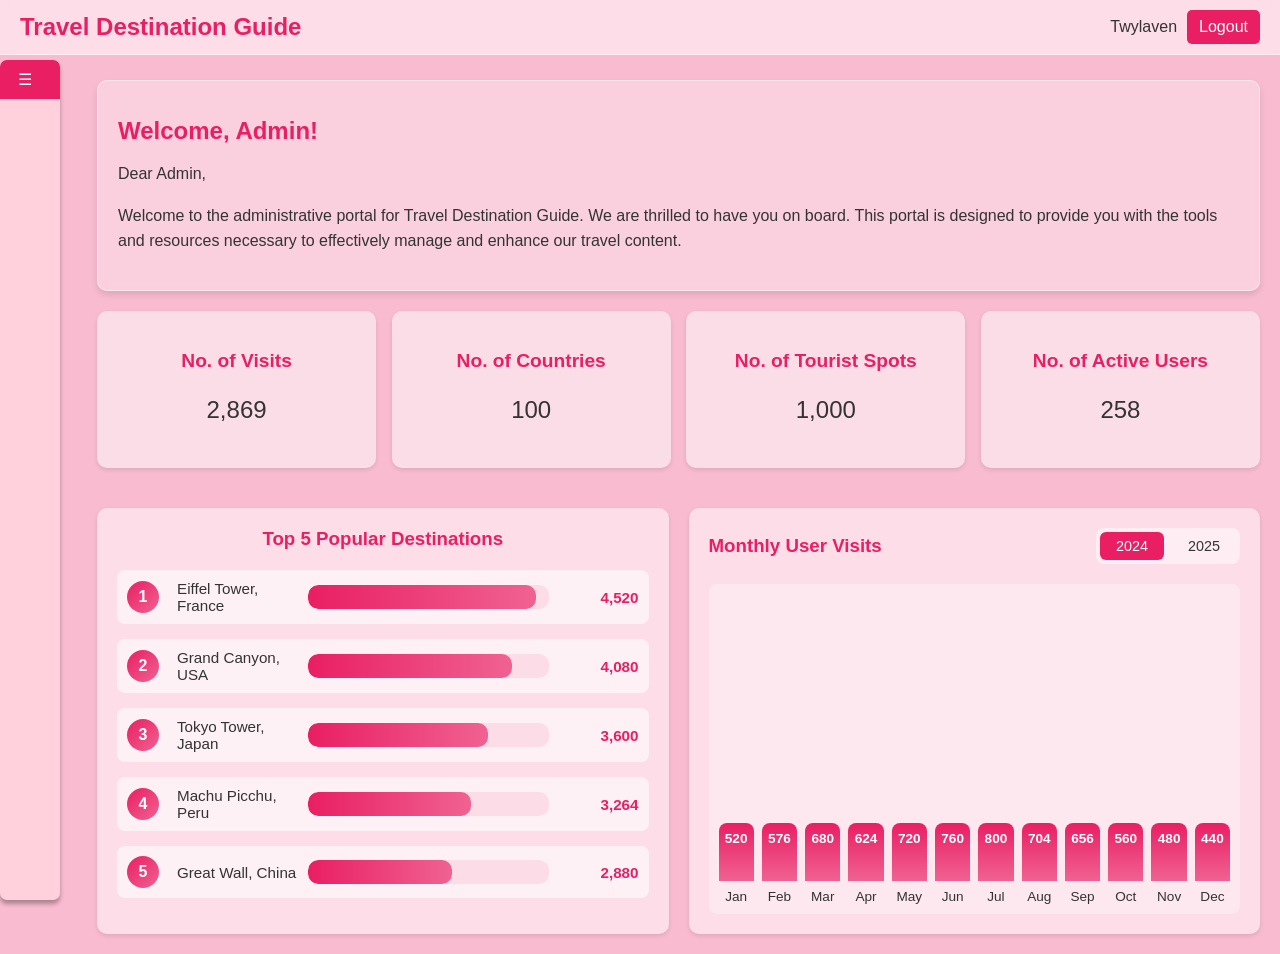
==== admin.html @ 96a0ae3b "Admin html, Admin css, and Admin pictures" ====
<!DOCTYPE html>
<html lang="en">
<head>
    <meta charset="UTF-8">
    <meta name="viewport" content="width=device-width, initial-scale=1.0">
    <title>Admin Page</title>
    <link rel="stylesheet" href="admin.css">
</head>
<body>
    <!-- Navigation Radio Buttons -->
    <input type="radio" name="main-nav" id="nav-home" checked>
    <input type="radio" name="main-nav" id="nav-destinations">
    <input type="radio" name="main-nav" id="nav-media">
    <input type="radio" name="main-nav" id="nav-users">
    <input type="radio" name="main-nav" id="nav-profile">
    <input type="radio" name="dest-nav" id="dest-countries" checked>
    <input type="radio" name="dest-nav" id="dest-spots">

    <nav class="top-nav">
        <div class="company-name">Travel Destination Guide</div>
        <div class="user-info">
            <span>Twylaven</span>
            <a href="#" class="logout-button">Logout</a>
        </div>
    </nav>

    <details id="sidebar">
        <summary>☰</summary>
        <ul class="menu">
            <li><label for="nav-home">🏠 Home</label></li>
            <li><label for="nav-destinations">🗺️ Destinations</label></li>
            <li><label for="nav-media">🖼️ Media Library</label></li>
            <li><label for="nav-users">👥 User Management</label></li>
            <li><label for="nav-profile">🙋🏻‍♀️ Admin Profile</label></li>
        </ul>
    </details>

    <main class="content">
        <div id="content-area">
            <!-- Home Content -->
            <div id="home-content" class="content-section">
                <div class="welcome-note">
                    <h1>Welcome, Admin!</h1>
                    <p>Dear Admin,</p>
                    <p>Welcome to the administrative portal for Travel Destination Guide. We are thrilled to have you on board. This portal is designed to provide you with the tools and resources necessary to effectively manage and enhance our travel content.</p>
                </div>

                <div class="dashboard-boxes">
                    <div class="dashboard-box">
                        <h3>No. of Visits</h3>
                        <p>2,869</p>
                    </div>
                    <div class="dashboard-box">
                        <h3>No. of Countries</h3>
                        <p>100</p>
                    </div>
                    <div class="dashboard-box">
                        <h3>No. of Tourist Spots</h3>
                        <p>1,000</p>
                    </div>
                    <div class="dashboard-box">
                        <h3>No. of Active Users</h3>
                        <p>258</p>
                    </div>
                </div>

                <!-- Graphs Section -->
                <div class="graphs-container">
                    <!-- Leaderboard Graph -->
                    <div class="graph-box">
                        <h3>Top 5 Popular Destinations</h3>
                        <div class="leaderboard">
                            <div class="leaderboard-item">
                                <span class="rank">1</span>
                                <span class="destination-name">Eiffel Tower, France</span>
                                <div class="bar-container">
                                    <div class="bar" style="width: 95%;"></div>
                                </div>
                                <span class="visits">4,520</span>
                            </div>
                            <div class="leaderboard-item">
                                <span class="rank">2</span>
                                <span class="destination-name">Grand Canyon, USA</span>
                                <div class="bar-container">
                                    <div class="bar" style="width: 85%;"></div>
                                </div>
                                <span class="visits">4,080</span>
                            </div>
                            <div class="leaderboard-item">
                                <span class="rank">3</span>
                                <span class="destination-name">Tokyo Tower, Japan</span>
                                <div class="bar-container">
                                    <div class="bar" style="width: 75%;"></div>
                                </div>
                                <span class="visits">3,600</span>
                            </div>
                            <div class="leaderboard-item">
                                <span class="rank">4</span>
                                <span class="destination-name">Machu Picchu, Peru</span>
                                <div class="bar-container">
                                    <div class="bar" style="width: 68%;"></div>
                                </div>
                                <span class="visits">3,264</span>
                            </div>
                            <div class="leaderboard-item">
                                <span class="rank">5</span>
                                <span class="destination-name">Great Wall, China</span>
                                <div class="bar-container">
                                    <div class="bar" style="width: 60%;"></div>
                                </div>
                                <span class="visits">2,880</span>
                            </div>
                        </div>
                    </div>

                    <!-- Bar Graph for User Visits -->
                    <div class="graph-box">
                        <input type="radio" name="year" id="year-2024" checked>
                        <input type="radio" name="year" id="year-2025">
                        
                        <div class="graph-header">
                            <h3>Monthly User Visits</h3>
                            <div class="year-selector">
                                <label for="year-2024" class="year-button">2024</label>
                                <label for="year-2025" class="year-button">2025</label>
                            </div>
                        </div>
                        <div class="bar-graph" id="graph-2024">
                            <div class="bar-graph-item">
                                <div class="bar-column" style="height: 65%;">
                                    <span class="bar-value">520</span>
                                </div>
                                <span class="month-label">Jan</span>
                            </div>
                            <div class="bar-graph-item">
                                <div class="bar-column" style="height: 72%;">
                                    <span class="bar-value">576</span>
                                </div>
                                <span class="month-label">Feb</span>
                            </div>
                            <div class="bar-graph-item">
                                <div class="bar-column" style="height: 85%;">
                                    <span class="bar-value">680</span>
                                </div>
                                <span class="month-label">Mar</span>
                            </div>
                            <div class="bar-graph-item">
                                <div class="bar-column" style="height: 78%;">
                                    <span class="bar-value">624</span>
                                </div>
                                <span class="month-label">Apr</span>
                            </div>
                            <div class="bar-graph-item">
                                <div class="bar-column" style="height: 90%;">
                                    <span class="bar-value">720</span>
                                </div>
                                <span class="month-label">May</span>
                            </div>
                            <div class="bar-graph-item">
                                <div class="bar-column" style="height: 95%;">
                                    <span class="bar-value">760</span>
                                </div>
                                <span class="month-label">Jun</span>
                            </div>
                            <div class="bar-graph-item">
                                <div class="bar-column" style="height: 100%;">
                                    <span class="bar-value">800</span>
                                </div>
                                <span class="month-label">Jul</span>
                            </div>
                            <div class="bar-graph-item">
                                <div class="bar-column" style="height: 88%;">
                                    <span class="bar-value">704</span>
                                </div>
                                <span class="month-label">Aug</span>
                            </div>
                            <div class="bar-graph-item">
                                <div class="bar-column" style="height: 82%;">
                                    <span class="bar-value">656</span>
                                </div>
                                <span class="month-label">Sep</span>
                            </div>
                            <div class="bar-graph-item">
                                <div class="bar-column" style="height: 70%;">
                                    <span class="bar-value">560</span>
                                </div>
                                <span class="month-label">Oct</span>
                            </div>
                            <div class="bar-graph-item">
                                <div class="bar-column" style="height: 60%;">
                                    <span class="bar-value">480</span>
                                </div>
                                <span class="month-label">Nov</span>
                            </div>
                            <div class="bar-graph-item">
                                <div class="bar-column" style="height: 55%;">
                                    <span class="bar-value">440</span>
                                </div>
                                <span class="month-label">Dec</span>
                            </div>
                        </div>
                        <div class="bar-graph" id="graph-2025">
                            <div class="bar-graph-item">
                                <div class="bar-column" style="height: 68%;">
                                    <span class="bar-value">544</span>
                                </div>
                                <span class="month-label">Jan</span>
                            </div>
                            <div class="bar-graph-item">
                                <div class="bar-column" style="height: 75%;">
                                    <span class="bar-value">600</span>
                                </div>
                                <span class="month-label">Feb</span>
                            </div>
                            <div class="bar-graph-item">
                                <div class="bar-column" style="height: 88%;">
                                    <span class="bar-value">704</span>
                                </div>
                                <span class="month-label">Mar</span>
                            </div>
                            <div class="bar-graph-item">
                                <div class="bar-column" style="height: 92%;">
                                    <span class="bar-value">736</span>
                                </div>
                                <span class="month-label">Apr</span>
                            </div>
                            <div class="bar-graph-item">
                                <div class="bar-column" style="height: 100%;">
                                    <span class="bar-value">800</span>
                                </div>
                                <span class="month-label">May</span>
                            </div>
                            <div class="bar-graph-item">
                                <div class="bar-column" style="height: 95%;">
                                    <span class="bar-value">760</span>
                                </div>
                                <span class="month-label">Jun</span>
                            </div>
                            <div class="bar-graph-item">
                                <div class="bar-column" style="height: 85%;">
                                    <span class="bar-value">680</span>
                                </div>
                                <span class="month-label">Jul</span>
                            </div>
                            <div class="bar-graph-item">
                                <div class="bar-column" style="height: 78%;">
                                    <span class="bar-value">624</span>
                                </div>
                                <span class="month-label">Aug</span>
                            </div>
                            <div class="bar-graph-item">
                                <div class="bar-column" style="height: 82%;">
                                    <span class="bar-value">656</span>
                                </div>
                                <span class="month-label">Sep</span>
                            </div>
                            <div class="bar-graph-item">
                                <div class="bar-column" style="height: 70%;">
                                    <span class="bar-value">560</span>
                                </div>
                                <span class="month-label">Oct</span>
                            </div>
                            <div class="bar-graph-item">
                                <div class="bar-column" style="height: 0;">
                                    <span class="bar-value"></span>
                                </div>
                                <span class="month-label">Nov</span>
                            </div>
                            <div class="bar-graph-item">
                                <div class="bar-column" style="height: 0;">
                                    <span class="bar-value"></span>
                                </div>
                                <span class="month-label">Dec</span>
                            </div>
                        </div>
                    </div>
                </div>
            </div>

            <!-- Media Library Content -->
            <div id="media-content" class="content-section">
                <h2>Media Library</h2>
                <div class="welcome-note">
                    <p>Welcome to the Media Library! This is where you can add new pictures, edit existing ones, or delete any you no longer need.</p>
                </div>

                <div class="media-actions">
                    <a href="#" class="add-button">➕ Add New Photo</a>
                </div>

                <div class="media-gallery">
                    <div class="media-item">
                        <img src="Eiffel Tower.jpg" alt="Eiffel Tower">
                        <div class="media-info">
                            <h4>Eiffel Tower</h4>
                            <p>Paris, France</p>
                            <div class="media-actions-buttons">
                                <a href="#" class="edit-button">Edit</a>
                                <a href="#" class="delete-button">Delete</a>
                            </div>
                        </div>
                    </div>

                    <div class="media-item">
                        <img src="Grand Canyon.jpg" alt="Grand Canyon">
                        <div class="media-info">
                            <h4>Grand Canyon</h4>
                            <p>Arizona, USA</p>
                            <div class="media-actions-buttons">
                                <a href="#" class="edit-button">Edit</a>
                                <a href="#" class="delete-button">Delete</a>
                            </div>
                        </div>
                    </div>

                    <div class="media-item">
                        <img src="Tokyo Tower.jpg" alt="Tokyo Tower">
                        <div class="media-info">
                            <h4>Tokyo Tower</h4>
                            <p>Tokyo, Japan</p>
                            <div class="media-actions-buttons">
                                <a href="#" class="edit-button">Edit</a>
                                <a href="#" class="delete-button">Delete</a>
                            </div>
                        </div>
                    </div>

                    <div class="media-item">
                        <img src="Machu Picchu.jpg" alt="Machu Picchu">
                        <div class="media-info">
                            <h4>Machu Picchu</h4>
                            <p>Cusco, Peru</p>
                            <div class="media-actions-buttons">
                                <a href="#" class="edit-button">Edit</a>
                                <a href="#" class="delete-button">Delete</a>
                            </div>
                        </div>
                    </div>

                    <div class="media-item">
                        <img src="Great wall.jpg" alt="Great Wall">
                        <div class="media-info">
                            <h4>Great Wall</h4>
                            <p>Beijing, China</p>
                            <div class="media-actions-buttons">
                                <a href="#" class="edit-button">Edit</a>
                                <a href="#" class="delete-button">Delete</a>
                            </div>
                        </div>
                    </div>

                    <div class="media-item">
                        <img src="Colloseum.jpg" alt="Colosseum">
                        <div class="media-info">
                            <h4>Colosseum</h4>
                            <p>Rome, Italy</p>
                            <div class="media-actions-buttons">
                                <a href="#" class="edit-button">Edit</a>
                                <a href="#" class="delete-button">Delete</a>
                            </div>
                        </div>
                    </div>
                </div>
            </div>

            <!-- User Management Content -->
            <div id="users-content" class="content-section">
                <h2>User Management</h2>
                <div class="welcome-note">
                    <p>This is the User Management area. Here, you can view user accounts, manage them by adding, editing, or deleting users, and see detailed user information.</p>
                </div>

                <div class="user-actions">
                    <a href="#" class="add-button">➕ Add New User</a>
                </div>

                <table class="users-table">
                    <thead>
                        <tr>
                            <th>Username</th>
                            <th>Email</th>
                            <th>Age</th>
                            <th>Gender</th>
                            <th>Contact</th>
                            <th>Actions</th>
                        </tr>
                    </thead>
                    <tbody>
                        <tr>
                            <td>john_traveler</td>
                            <td>john.doe@email.com</td>
                            <td>28</td>
                            <td>Male</td>
                            <td>+1 234-567-8901</td>
                            <td>
                                <a href="#" class="edit-button">Edit</a>
                                <a href="#" class="delete-button">Delete</a>
                            </td>
                        </tr>
                        <tr>
                            <td>sarah_explorer</td>
                            <td>sarah.smith@email.com</td>
                            <td>32</td>
                            <td>Female</td>
                            <td>+1 234-567-8902</td>
                            <td>
                                <a href="#" class="edit-button">Edit</a>
                                <a href="#" class="delete-button">Delete</a>
                            </td>
                        </tr>
                        <tr>
                            <td>mike_wanderer</td>
                            <td>mike.johnson@email.com</td>
                            <td>25</td>
                            <td>Male</td>
                            <td>+1 234-567-8903</td>
                            <td>
                                <a href="#" class="edit-button">Edit</a>
                                <a href="#" class="delete-button">Delete</a>
                            </td>
                        </tr>
                    </tbody>
                </table>
            </div>

            <!-- Admin Profile Content -->
            <div id="profile-content" class="content-section">
                <h2>Admin Profile</h2>
                <div class="welcome-note">
                    <p>This is the Admin Profile section. As the admin user, you can customize and edit your profile here.</p>
                </div>

                <div class="profile-container">
                    <!-- Profile Picture Section -->
                    <div class="profile-picture-section">
                        <div class="profile-avatar">
                            <img src="Avatar1.jpg" alt="Admin Avatar">
                        </div>
                        <a href="#" class="add-button">📸 Change Avatar</a>
                    </div>

                    <!-- Profile Form Section -->
                    <div class="profile-form-section">
                        <form class="profile-form">
                            <div class="form-row">
                                <div class="form-group">
                                    <label for="admin-name">Name</label>
                                    <input type="text" id="admin-name" value="Twylaven" placeholder="Enter your name">
                                </div>
                                <div class="form-group">
                                    <label for="admin-age">Age</label>
                                    <input type="number" id="admin-age" value="20" placeholder="Enter your age">
                                </div>
                            </div>

                            <div class="form-row">
                                <div class="form-group">
                                    <label for="admin-gender">Gender</label>
                                    <select id="admin-gender">
                                        <option value="male">Male</option>
                                        <option value="female" selected>Female</option>
                                        <option value="lgbtq">LGBTQ+</option>
                                        <option value="prefer-not">Prefer not to say</option>
                                    </select>
                                </div>
                                <div class="form-group">
                                    <label for="admin-role">Role</label>
                                    <select id="admin-role">
                                        <option value="administrator" selected>Administrator</option>
                                        <option value="moderator">Moderator</option>
                                        <option value="editor">Editor</option>
                                        <option value="staff">Staff</option>
                                        <option value="assistant">Assistant</option>
                                    </select>
                                </div>
                            </div>

                            <div class="form-group full-width">
                                <label for="admin-address">Address</label>
                                <input type="text" id="admin-address" value="Caluluan, Concepcion, Tarlac, Kapayapan St." placeholder="Enter your address">
                            </div>

                            <div class="form-actions">
                                <button type="button" class="save-button">💾 Save Changes</button>
                            </div>
                        </form>

                        <!-- Security Settings Section -->
                        <div class="security-section">
                            <h3>Security Settings</h3>
                            <form class="security-form">
                                <div class="form-group">
                                    <label for="current-password">Current Password</label>
                                    <input type="password" id="current-password" placeholder="Enter current password">
                                </div>
                                <div class="form-group">
                                    <label for="new-password">New Password</label>
                                    <input type="password" id="new-password" placeholder="Enter new password">
                                </div>
                                <div class="form-group">
                                    <label for="confirm-password">Confirm New Password</label>
                                    <input type="password" id="confirm-password" placeholder="Confirm new password">
                                </div>
                                <div class="form-actions">
                                    <button type="button" class="save-button">🔒 Update Password</button>
                                </div>
                            </form>
                        </div>
                    </div>
                </div>
            </div>

            <!-- Destinations Content -->
            <div id="destinations-content" class="content-section">
                <nav class="sub-nav">
                    <label for="dest-countries">Countries</label>
                    <label for="dest-spots">Tourist Spots</label>
                </nav>

                <!-- Countries Content -->
                <div id="countries-content" class="destination-section">
                    <h3>Country Management</h3>
                    <p>Existing Countries</p>
                    <a href="#" class="add-button">➕ Add New Country</a>
                    <table>
                        <thead>
                            <tr>
                                <th>Name</th>
                                <th>Currency</th>
                                <th>Language</th>
                                <th>Actions</th>
                            </tr>
                        </thead>
                        <tbody>
                            <tr>
                                <td>United States</td>
                                <td>USD</td>
                                <td>English</td>
                                <td>
                                    <a href="#" class="edit-button">Edit</a>
                                    <a href="#" class="delete-button">Delete</a>
                                </td>
                            </tr>
                            <tr>
                                <td>Canada</td>
                                <td>CAD</td>
                                <td>English/French</td>
                                <td>
                                    <a href="#" class="edit-button">Edit</a>
                                    <a href="#" class="delete-button">Delete</a>
                                </td>
                            </tr>
                        </tbody>
                    </table>
                </div>

                <!-- Tourist Spots Content -->
                <div id="tourist-spots-content" class="destination-section">
                    <h3>Tourist Spot Management</h3>
                    <p>Existing Tourist Spot</p>
                    <a href="#" class="add-button">➕ Add New Spot</a>
                    <table>
                        <thead>
                            <tr>
                                <th>Name</th>
                                <th>Country</th>
                                <th>Location</th>
                                <th>Actions</th>
                            </tr>
                        </thead>
                        <tbody>
                            <tr>
                                <td>Eiffel Tower</td>
                                <td>France</td>
                                <td>Paris</td>
                                <td>
                                    <a href="#" class="edit-button">Edit</a>
                                    <a href="#" class="delete-button">Delete</a>
                                </td>
                            </tr>
                            <tr>
                                <td>Grand Canyon</td>
                                <td>United States</td>
                                <td>Arizona</td>
                                <td>
                                    <a href="#" class="edit-button">Edit</a>
                                    <a href="#" class="delete-button">Delete</a>
                                </td>
                            </tr>
                        </tbody>
                    </table>
                </div>
            </div>
        </div>
    </main>
</body>
</html>
---- admin.css ----
body {
    font-family: Arial, sans-serif;
    margin: 0;
    height: 100vh;
    background-color: #f8bbd0;
    padding-top: 60px;
    box-sizing: border-box;
}

/* Top navigation bar */
.top-nav {
    background-color: rgba(255, 255, 255, 0.5);
    border-bottom: 1px solid rgba(255, 255, 255, 0.5);
    padding: 10px 20px;
    display: flex;
    justify-content: space-between;
    align-items: center;
    position: fixed;
    top: 0;
    left: 0;
    width: 100%;
    z-index: 2;
    box-sizing: border-box;
    backdrop-filter: blur(5px);
}

.company-name {
    color: #E91E63;
    font-size: 1.5rem;
    font-weight: bold;
}

.user-info {
    display: flex;
    align-items: center;
}

.user-info span {
    margin-right: 10px;
    color: #333;
    font-size: 1rem;
}

.logout-button {
    background-color: #E91E63;
    color: white;
    border: none;
    padding: 8px 12px;
    border-radius: 5px;
    cursor: pointer;
    font-size: 1rem;
    transition: background-color 0.3s ease;
    text-decoration: none;
    display: inline-block;
}

.logout-button:hover {
    background-color: #C2185B;
}

/* Sidebar */
#sidebar {
    width: 60px;
    height: calc(100vh - 60px);
    transition: width 0.3s ease;
    overflow: hidden;
    border-radius: 7px;
    box-shadow: 0 4px 4px rgba(0, 0, 0, 0.3);
    background-color: #FFD1DC;
    color: black;
    position: fixed;
    top: 60px;
    left: 0;
    z-index: 1;
}

#sidebar[open] {
    width: 200px;
}

summary {
    cursor: pointer;
    padding: 10px 18px;
    background-color: #E91E63;
    color: white;
    list-style: none;
}

summary::marker {
    display: none;
}

.menu {
    margin: 60px 0;
    padding: 0 10px;
    list-style: none;
}

.menu li {
    margin: 15px 10px;
    padding: 8px;
    font-size: 0.9rem;
    letter-spacing: 1px;
    color: #333;
    border-radius: 5px;
    transition: background-color 0.3s ease;
}

.menu li label {
    cursor: pointer;
    display: block;
}

.menu li a {
    text-decoration: none;
    color: inherit;
    display: block;
    cursor: pointer;
}

.menu li:hover {
    background-color: rgba(233, 30, 99, 0.2);
    color: #E91E63;
}

/* Content area */
.content {
    margin-left: 62px;
    padding: 20px;
    transition: margin-left 0.3s ease;
    box-sizing: border-box;
}

#sidebar[open] ~ .content {
    margin-left: 202px;
}

/* Hide radio buttons for navigation */
input[type="radio"] {
    display: none;
}

/* Hide all content by default */
.content-section {
    display: none;
}

/* Show content based on checked radio */
#nav-home:checked ~ .content #home-content,
#nav-destinations:checked ~ .content #destinations-content,
#nav-media:checked ~ .content #media-content,
#nav-users:checked ~ .content #users-content,
#nav-profile:checked ~ .content #profile-content {
    display: block;
}

/* Sub-navigation for destinations */
#dest-countries:checked ~ .content #destinations-content #countries-content,
#dest-spots:checked ~ .content #destinations-content #tourist-spots-content {
    display: block;
}

/* Welcome note */
.welcome-note {
    width: 100%;
    max-width: 100%;
    background-color: rgba(255, 255, 255, 0.3);
    border: 1px solid rgba(255, 255, 255, 0.5);
    border-radius: 10px;
    padding: 20px;
    margin-bottom: 20px;
    box-shadow: 0 4px 6px rgba(0, 0, 0, 0.1);
    backdrop-filter: blur(5px);
    box-sizing: border-box;
}

.welcome-note h1 {
    color: #E91E63;
    font-size: 1.5rem;
    margin-bottom: 10px;
}

.welcome-note p {
    color: #333;
    line-height: 1.6;
}

/* Dashboard boxes */
.dashboard-boxes {
    display: flex;
    justify-content: space-between;
    flex-wrap: wrap;
}

.dashboard-box {
    width: 24%;
    min-width: 200px;
    background-color: rgba(255, 255, 255, 0.5);
    border-radius: 10px;
    padding: 20px;
    margin-bottom: 20px;
    box-shadow: 0 2px 4px rgba(0, 0, 0, 0.1);
    text-align: center;
    box-sizing: border-box;
}

.dashboard-box h3 {
    color: #E91E63;
    font-size: 1.2rem;
    margin-bottom: 10px;
}

.dashboard-box p {
    color: #333;
    font-size: 1.5rem;
}

/* Sub navigation */
.sub-nav {
    background-color: rgba(255, 255, 255, 0.5);
    padding: 10px;
    border-radius: 5px;
    box-shadow: 0 2px 4px rgba(0, 0, 0, 0.1);
    display: flex;
    margin-bottom: 20px;
}

.sub-nav label {
    background-color: #E91E63;
    color: white;
    border: none;
    padding: 8px 12px;
    border-radius: 5px;
    cursor: pointer;
    font-size: 1rem;
    transition: background-color 0.3s ease;
    margin-right: 5px;
}

.sub-nav label:hover {
    background-color: #C2185B;
}

/* Active tab styling */
#dest-countries:checked ~ .content #destinations-content .sub-nav label[for="dest-countries"],
#dest-spots:checked ~ .content #destinations-content .sub-nav label[for="dest-spots"] {
    background-color: #C2185B;
}

/* Content sections */
#content-area {
    margin-left: 15px;
    box-sizing: border-box;
}

.destination-section {
    display: none;
}

#dest-countries:checked ~ .content #destinations-content #countries-content {
    display: block;
}

#dest-spots:checked ~ .content #destinations-content #tourist-spots-content {
    display: block;
}

/* Table styles */
table {
    width: 100%;
    border-collapse: collapse;
    margin-top: 10px;
    background-color: white;
}

th, td {
    border: 1px solid #ddd;
    padding: 8px;
    text-align: left;
}

th {
    background-color: #E91E63;
    color: white;
}

/* Button styles */
.edit-button, .delete-button, .add-button {
    background-color: #E91E63;
    color: white;
    border: none;
    padding: 5px 10px;
    border-radius: 5px;
    cursor: pointer;
    font-size: 0.9rem;
    transition: background-color 0.3s ease;
    text-decoration: none;
    display: inline-block;
    margin: 2px;
}

.edit-button:hover, .delete-button:hover, .add-button:hover {
    background-color: #C2185B;
}

.delete-button {
    background-color: #f44336;
}

.delete-button:hover {
    background-color: #d32f2f;
}

h3 {
    color: #E91E63;
}

/* Graphs Container */
.graphs-container {
    display: flex;
    justify-content: space-between;
    gap: 20px;
    margin-top: 20px;
}

.graph-box {
    flex: 1;
    background-color: rgba(255, 255, 255, 0.5);
    border-radius: 10px;
    padding: 20px;
    box-shadow: 0 2px 4px rgba(0, 0, 0, 0.1);
    backdrop-filter: blur(5px);
    box-sizing: border-box;
}

.graph-box h3 {
    margin-top: 0;
    margin-bottom: 20px;
    text-align: center;
}

/* Graph Header with Year Selector */
.graph-header {
    display: flex;
    justify-content: space-between;
    align-items: center;
    margin-bottom: 20px;
}

.graph-header h3 {
    margin: 0;
    text-align: left;
}

.year-selector {
    display: flex;
    gap: 8px;
    background-color: rgba(255, 255, 255, 0.5);
    padding: 4px;
    border-radius: 8px;
}

.year-button {
    padding: 6px 16px;
    background-color: transparent;
    color: #333;
    border-radius: 6px;
    cursor: pointer;
    font-size: 0.9rem;
    transition: all 0.3s ease;
    font-weight: 500;
}

.year-button:hover {
    background-color: rgba(233, 30, 99, 0.1);
}

#year-2024:checked ~ .graph-header .year-selector label[for="year-2024"],
#year-2025:checked ~ .graph-header .year-selector label[for="year-2025"] {
    background-color: #E91E63;
    color: white;
}

/* Hide/Show graphs based on year selection */
#graph-2024,
#graph-2025 {
    display: none;
}

#year-2024:checked ~ #graph-2024 {
    display: flex;
}

#year-2025:checked ~ #graph-2025 {
    display: flex;
}

/* Leaderboard Styles */
.leaderboard {
    display: flex;
    flex-direction: column;
    gap: 15px;
}

.leaderboard-item {
    display: grid;
    grid-template-columns: 40px 1fr 2fr 80px;
    align-items: center;
    gap: 10px;
    padding: 10px;
    background-color: rgba(255, 255, 255, 0.6);
    border-radius: 8px;
    transition: transform 0.2s ease;
}

.leaderboard-item:hover {
    transform: translateX(5px);
    background-color: rgba(255, 255, 255, 0.8);
}

.rank {
    width: 32px;
    height: 32px;
    background: linear-gradient(135deg, #E91E63, #F06292);
    color: white;
    border-radius: 50%;
    display: flex;
    align-items: center;
    justify-content: center;
    font-weight: bold;
    font-size: 1rem;
}

.destination-name {
    font-weight: 500;
    color: #333;
    font-size: 0.95rem;
}

.bar-container {
    background-color: rgba(233, 30, 99, 0.1);
    border-radius: 10px;
    height: 24px;
    overflow: hidden;
    position: relative;
}

.bar {
    background: linear-gradient(90deg, #E91E63, #F06292);
    height: 100%;
    border-radius: 10px;
    transition: width 0.3s ease;
    animation: fillBar 1s ease-out;
}

@keyframes fillBar {
    from {
        width: 0;
    }
}

.visits {
    text-align: right;
    font-weight: bold;
    color: #E91E63;
    font-size: 0.95rem;
}

/* Bar Graph Styles */
.bar-graph {
    display: flex;
    justify-content: space-between;
    align-items: flex-end;
    height: 300px;
    padding: 20px 10px 10px;
    background-color: rgba(255, 255, 255, 0.3);
    border-radius: 8px;
    gap: 8px;
}

.bar-graph-item {
    flex: 1;
    display: flex;
    flex-direction: column;
    align-items: center;
    justify-content: flex-end;
    gap: 8px;
}

.bar-column {
    width: 100%;
    background: linear-gradient(180deg, #E91E63, #F06292);
    border-radius: 8px 8px 0 0;
    position: relative;
    transition: height 0.3s ease;
    animation: growBar 1s ease-out;
    display: flex;
    align-items: flex-start;
    justify-content: center;
    padding-top: 8px;
    min-height: 50px;
}

@keyframes growBar {
    from {
        height: 0;
    }
}

.bar-column:hover {
    background: linear-gradient(180deg, #C2185B, #E91E63);
}

.bar-value {
    color: white;
    font-weight: bold;
    font-size: 0.85rem;
}

.month-label {
    font-size: 0.85rem;
    color: #333;
    font-weight: 500;
}

/* Responsive adjustments */
@media (max-width: 1200px) {
    .graphs-container {
        flex-direction: column;
    }
    
    .graph-box {
        width: 100%;
    }
}

/* Media Library Styles */
#media-content h2 {
    color: #E91E63;
    margin-bottom: 20px;
}

.media-actions {
    margin: 20px 0;
}

.media-gallery {
    display: grid;
    grid-template-columns: repeat(auto-fill, minmax(280px, 1fr));
    gap: 20px;
    margin-top: 20px;
}

.media-item {
    background-color: rgba(255, 255, 255, 0.5);
    border-radius: 10px;
    overflow: hidden;
    box-shadow: 0 2px 4px rgba(0, 0, 0, 0.1);
    transition: transform 0.3s ease, box-shadow 0.3s ease;
}

.media-item:hover {
    transform: translateY(-5px);
    box-shadow: 0 4px 8px rgba(0, 0, 0, 0.2);
}

.media-item img {
    width: 100%;
    height: 200px;
    object-fit: cover;
    display: block;
}

.media-info {
    padding: 15px;
}

.media-info h4 {
    color: #E91E63;
    margin: 0 0 5px 0;
    font-size: 1.1rem;
}

.media-info p {
    color: #666;
    margin: 0 0 10px 0;
    font-size: 0.9rem;
}

.media-actions-buttons {
    display: flex;
    gap: 8px;
}

.media-actions-buttons .edit-button,
.media-actions-buttons .delete-button {
    flex: 1;
    text-align: center;
}

/* User Management Styles */
#users-content h2 {
    color: #E91E63;
    margin-bottom: 20px;
}

.user-actions {
    margin: 20px 0;
}

.users-table {
    width: 100%;
    border-collapse: collapse;
    margin-top: 20px;
    background-color: white;
    border-radius: 10px;
    overflow: hidden;
    box-shadow: 0 2px 4px rgba(0, 0, 0, 0.1);
}

.users-table thead tr {
    background-color: #E91E63;
}

.users-table th {
    padding: 12px;
    text-align: left;
    color: white;
    font-weight: 600;
}

.users-table tbody tr {
    transition: background-color 0.2s ease;
}

.users-table tbody tr:nth-child(even) {
    background-color: rgba(233, 30, 99, 0.05);
}

.users-table tbody tr:hover {
    background-color: rgba(233, 30, 99, 0.1);
}

.users-table td {
    padding: 12px;
    border-bottom: 1px solid #ddd;
}

.users-table tbody tr:last-child td {
    border-bottom: none;
}

.users-table td .edit-button,
.users-table td .delete-button {
    margin: 2px;
    padding: 6px 12px;
    font-size: 0.85rem;
}

/* Admin Profile Styles */
#profile-content h2 {
    color: #E91E63;
    margin-bottom: 20px;
}

.profile-container {
    display: flex;
    gap: 30px;
    margin-top: 20px;
}

.profile-picture-section {
    flex: 0 0 250px;
    display: flex;
    flex-direction: column;
    align-items: center;
    gap: 20px;
}

.profile-avatar {
    width: 150px;
    height: 150px;
    border-radius: 50%;
    overflow: hidden;
    border: 4px solid #E91E63;
    box-shadow: 0 4px 8px rgba(0, 0, 0, 0.2);
}

.profile-avatar img {
    width: 100%;
    height: 100%;
    object-fit: cover;
}

.profile-form-section {
    flex: 1;
    background-color: rgba(255, 255, 255, 0.5);
    border-radius: 10px;
    padding: 25px;
    box-shadow: 0 2px 4px rgba(0, 0, 0, 0.1);
}

.profile-form {
    margin-bottom: 30px;
}

.form-row {
    display: grid;
    grid-template-columns: 1fr 1fr;
    gap: 20px;
    margin-bottom: 20px;
}

.form-group {
    display: flex;
    flex-direction: column;
}

.form-group.full-width {
    margin-bottom: 20px;
}

.form-group label {
    color: #E91E63;
    font-weight: 600;
    margin-bottom: 8px;
    font-size: 0.95rem;
}

.form-group input,
.form-group select {
    padding: 10px 12px;
    border: 1px solid #ddd;
    border-radius: 6px;
    font-size: 0.95rem;
    background-color: white;
    transition: border-color 0.3s ease;
}

.form-group input:focus,
.form-group select:focus {
    outline: none;
    border-color: #E91E63;
}

.form-actions {
    display: flex;
    justify-content: flex-end;
    margin-top: 20px;
}

.save-button {
    background-color: #E91E63;
    color: white;
    border: none;
    padding: 10px 24px;
    border-radius: 6px;
    cursor: pointer;
    font-size: 1rem;
    font-weight: 600;
    transition: background-color 0.3s ease;
}

.save-button:hover {
    background-color: #C2185B;
}

.security-section {
    border-top: 2px solid rgba(233, 30, 99, 0.2);
    padding-top: 25px;
    margin-top: 30px;
}

.security-section h3 {
    color: #E91E63;
    margin-bottom: 20px;
}

.security-form .form-group {
    margin-bottom: 15px;
}

/* Responsive Profile Layout */
@media (max-width: 768px) {
    .profile-container {
        flex-direction: column;
    }
    
    .profile-picture-section {
        flex: none;
        width: 100%;
    }
    
    .form-row {
        grid-template-columns: 1fr;
    }
}
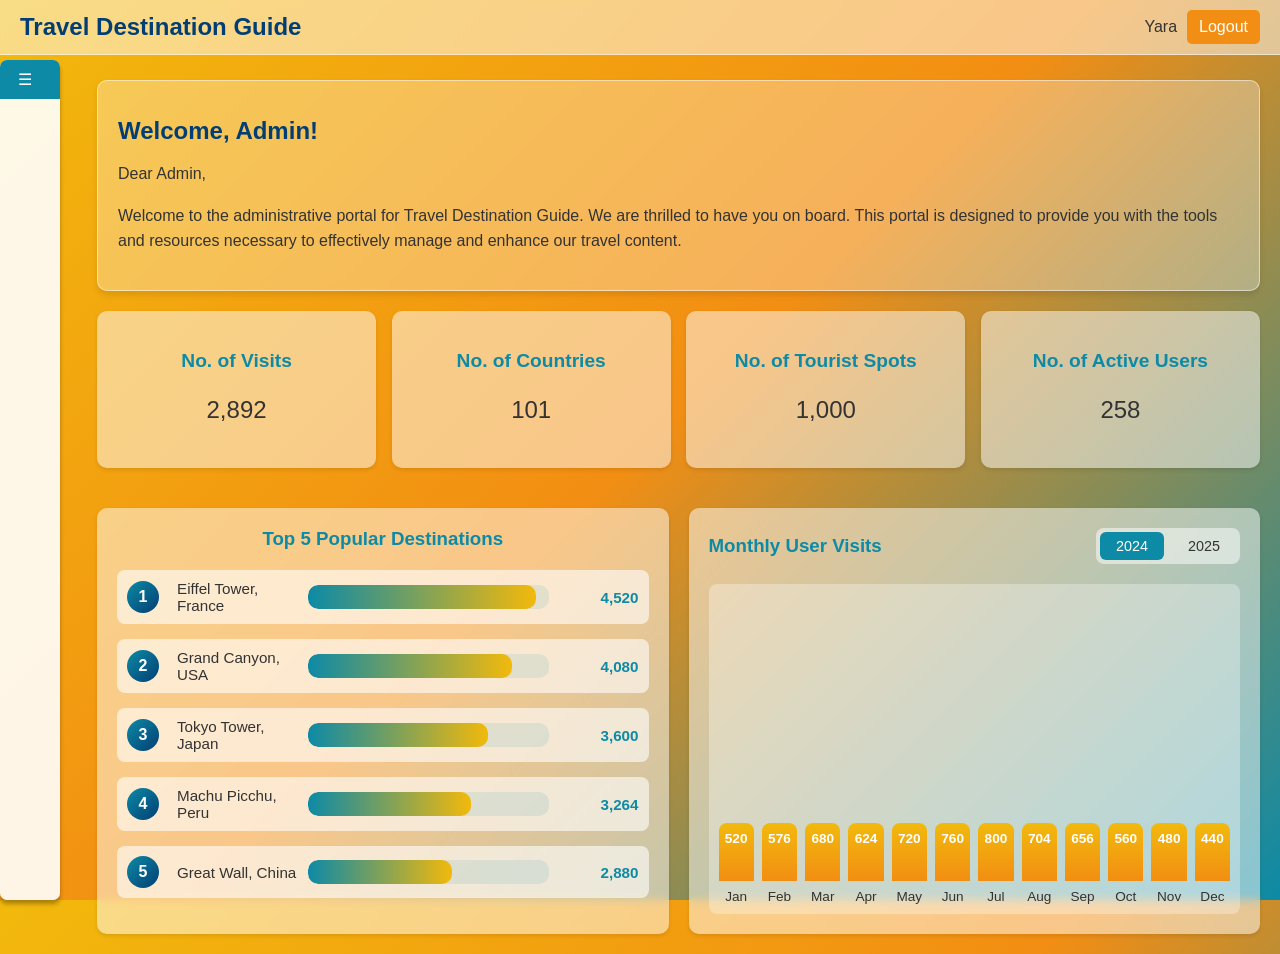
==== commit 4e865c72: "Updated Informations" ====
--- a/admin.html
+++ b/admin.html
@@ -19,7 +19,7 @@
     <nav class="top-nav">
         <div class="company-name">Travel Destination Guide</div>
         <div class="user-info">
-            <span>Twylaven</span>
+            <span>Yara</span>
             <a href="#" class="logout-button">Logout</a>
         </div>
     </nav>
@@ -48,11 +48,11 @@
                 <div class="dashboard-boxes">
                     <div class="dashboard-box">
                         <h3>No. of Visits</h3>
-                        <p>2,869</p>
+                        <p>2,892</p>
                     </div>
                     <div class="dashboard-box">
                         <h3>No. of Countries</h3>
-                        <p>100</p>
+                        <p>101</p>
                     </div>
                     <div class="dashboard-box">
                         <h3>No. of Tourist Spots</h3>
@@ -354,6 +354,28 @@
                         <div class="media-info">
                             <h4>Colosseum</h4>
                             <p>Rome, Italy</p>
+                            <div class="media-actions-buttons">
+                                <a href="#" class="edit-button">Edit</a>
+                                <a href="#" class="delete-button">Delete</a>
+                            </div>
+                        </div>
+                    </div>
+                    <div class="media-item">
+                        <img src="Stanley Park.jpg" alt="Stanley Park">
+                        <div class="media-info">
+                            <h4>Stanley Park</h4>
+                            <p>Vancouver, Canada</p>
+                            <div class="media-actions-buttons">
+                                <a href="#" class="edit-button">Edit</a>
+                                <a href="#" class="delete-button">Delete</a>
+                            </div>
+                        </div>
+                    </div>
+                    <div class="media-item">
+                        <img src="Rock of Cashel.jpg" alt="Rock of Cashel">
+                        <div class="media-info">
+                            <h4>Rock of Cashel</h4>
+                            <p>Tipperary, Ireland</p>
                             <div class="media-actions-buttons">
                                 <a href="#" class="edit-button">Edit</a>
                                 <a href="#" class="delete-button">Delete</a>
@@ -387,33 +409,33 @@
                     </thead>
                     <tbody>
                         <tr>
-                            <td>john_traveler</td>
-                            <td>john.doe@email.com</td>
-                            <td>28</td>
-                            <td>Male</td>
-                            <td>+1 234-567-8901</td>
+                            <td>tia</td>
+                            <td>christiana@gmail.com</td>
+                            <td>22</td>
+                            <td>Female</td>
+                            <td>+63 9221200136</td>
                             <td>
                                 <a href="#" class="edit-button">Edit</a>
                                 <a href="#" class="delete-button">Delete</a>
                             </td>
                         </tr>
                         <tr>
-                            <td>sarah_explorer</td>
-                            <td>sarah.smith@email.com</td>
-                            <td>32</td>
-                            <td>Female</td>
-                            <td>+1 234-567-8902</td>
+                            <td>tio</td>
+                            <td>christiano@gmail.com</td>
+                            <td>25</td>
+                            <td>Male</td>
+                            <td>+63 454096976</td>
                             <td>
                                 <a href="#" class="edit-button">Edit</a>
                                 <a href="#" class="delete-button">Delete</a>
                             </td>
                         </tr>
                         <tr>
-                            <td>mike_wanderer</td>
-                            <td>mike.johnson@email.com</td>
-                            <td>25</td>
+                            <td>rafa</td>
+                            <td>rafaeljohnson@gmail.com</td>
+                            <td>39</td>
                             <td>Male</td>
-                            <td>+1 234-567-8903</td>
+                            <td>+63 9191610455</td>
                             <td>
                                 <a href="#" class="edit-button">Edit</a>
                                 <a href="#" class="delete-button">Delete</a>
@@ -434,7 +456,7 @@
                     <!-- Profile Picture Section -->
                     <div class="profile-picture-section">
                         <div class="profile-avatar">
-                            <img src="Avatar1.jpg" alt="Admin Avatar">
+                            <img src="Avatar2.jpg" alt="Admin Avatar">
                         </div>
                         <a href="#" class="add-button">📸 Change Avatar</a>
                     </div>
@@ -445,7 +467,7 @@
                             <div class="form-row">
                                 <div class="form-group">
                                     <label for="admin-name">Name</label>
-                                    <input type="text" id="admin-name" value="Twylaven" placeholder="Enter your name">
+                                    <input type="text" id="admin-name" value="Yara" placeholder="Enter your name">
                                 </div>
                                 <div class="form-group">
                                     <label for="admin-age">Age</label>
@@ -477,7 +499,7 @@
 
                             <div class="form-group full-width">
                                 <label for="admin-address">Address</label>
-                                <input type="text" id="admin-address" value="Caluluan, Concepcion, Tarlac, Kapayapan St." placeholder="Enter your address">
+                                <input type="text" id="admin-address" value="San Roque, Tarlac City" placeholder="Enter your address">
                             </div>
 
                             <div class="form-actions">
@@ -550,6 +572,60 @@
                                     <a href="#" class="delete-button">Delete</a>
                                 </td>
                             </tr>
+                            <tr>
+                                <td>France</td>
+                                <td>EURO</td>
+                                <td>French</td>
+                                <td>
+                                    <a href="#" class="edit-button">Edit</a>
+                                    <a href="#" class="delete-button">Delete</a>
+                                </td>
+                            </tr>
+                            <tr>
+                                <td>Japan</td>
+                                <td>YEN</td>
+                                <td>Japanese</td>
+                                <td>
+                                    <a href="#" class="edit-button">Edit</a>
+                                    <a href="#" class="delete-button">Delete</a>
+                                </td>
+                            </tr>
+                            <tr>
+                                <td>Peru</td>
+                                <td>PERUVIAN SOL</td>
+                                <td>Spanish</td>
+                                <td>
+                                    <a href="#" class="edit-button">Edit</a>
+                                    <a href="#" class="delete-button">Delete</a>
+                                </td>
+                            </tr>
+                            <tr>
+                                <td>China</td>
+                                <td>YUAN</td>
+                                <td>Mandarin</td>
+                                <td>
+                                    <a href="#" class="edit-button">Edit</a>
+                                    <a href="#" class="delete-button">Delete</a>
+                                </td>
+                            </tr>
+                            <tr>
+                                <td>Italy</td>
+                                <td>EURO</td>
+                                <td>Italian</td>
+                                <td>
+                                    <a href="#" class="edit-button">Edit</a>
+                                    <a href="#" class="delete-button">Delete</a>
+                                </td>
+                            </tr>
+                            <tr>
+                                <td>Ireland</td>
+                                <td>EURO</td>
+                                <td>Irish/English</td>
+                                <td>
+                                    <a href="#" class="edit-button">Edit</a>
+                                    <a href="#" class="delete-button">Delete</a>
+                                </td>
+                            </tr>
                         </tbody>
                     </table>
                 </div>
@@ -587,6 +663,60 @@
                                     <a href="#" class="delete-button">Delete</a>
                                 </td>
                             </tr>
+                            <tr>
+                                <td>Tokyo Tower</td>
+                                <td>Japan</td>
+                                <td>Tokyo</td>
+                                <td>
+                                    <a href="#" class="edit-button">Edit</a>
+                                    <a href="#" class="delete-button">Delete</a>
+                                </td>
+                            </tr>
+                            <tr>
+                                <td>Machu Picchu</td>
+                                <td>Peru</td>
+                                <td>Cusco</td>
+                                <td>
+                                    <a href="#" class="edit-button">Edit</a>
+                                    <a href="#" class="delete-button">Delete</a>
+                                </td>
+                            </tr>
+                            <tr>
+                                <td>Great Wall</td>
+                                <td>China</td>
+                                <td>Beijing</td>
+                                <td>
+                                    <a href="#" class="edit-button">Edit</a>
+                                    <a href="#" class="delete-button">Delete</a>
+                                </td>
+                            </tr>
+                            <tr>
+                                <td>Colosseum</td>
+                                <td>Italy</td>
+                                <td>Rome</td>
+                                <td>
+                                    <a href="#" class="edit-button">Edit</a>
+                                    <a href="#" class="delete-button">Delete</a>
+                                </td>
+                            </tr>
+                            <tr>
+                                <td>Stanley Park</td>
+                                <td>Canada</td>
+                                <td>Vancouver</td>
+                                <td>
+                                    <a href="#" class="edit-button">Edit</a>
+                                    <a href="#" class="delete-button">Delete</a>
+                                </td>
+                            </tr>
+                            <tr>
+                                <td>Rock of Cashel</td>
+                                <td>Ireland</td>
+                                <td>Tipperary</td>
+                                <td>
+                                    <a href="#" class="edit-button">Edit</a>
+                                    <a href="#" class="delete-button">Delete</a>
+                                </td>
+                            </tr>
                         </tbody>
                     </table>
                 </div>
--- a/admin.css
+++ b/admin.css
@@ -2,7 +2,7 @@
     font-family: Arial, sans-serif;
     margin: 0;
     height: 100vh;
-    background-color: #f8bbd0;
+    background: linear-gradient(135deg, #F2B90C 0%, #F28E13 50%, #0D8AA6 100%);
     padding-top: 60px;
     box-sizing: border-box;
 }
@@ -25,7 +25,7 @@
 }
 
 .company-name {
-    color: #E91E63;
+    color: #023E73;
     font-size: 1.5rem;
     font-weight: bold;
 }
@@ -42,7 +42,7 @@
 }
 
 .logout-button {
-    background-color: #E91E63;
+    background-color: #F28E13;
     color: white;
     border: none;
     padding: 8px 12px;
@@ -55,7 +55,7 @@
 }
 
 .logout-button:hover {
-    background-color: #C2185B;
+    background-color: #F26B1D;
 }
 
 /* Sidebar */
@@ -66,7 +66,7 @@
     overflow: hidden;
     border-radius: 7px;
     box-shadow: 0 4px 4px rgba(0, 0, 0, 0.3);
-    background-color: #FFD1DC;
+    background-color: rgba(255, 255, 255, 0.9);
     color: black;
     position: fixed;
     top: 60px;
@@ -81,7 +81,7 @@
 summary {
     cursor: pointer;
     padding: 10px 18px;
-    background-color: #E91E63;
+    background-color: #0D8AA6;
     color: white;
     list-style: none;
 }
@@ -119,8 +119,8 @@
 }
 
 .menu li:hover {
-    background-color: rgba(233, 30, 99, 0.2);
-    color: #E91E63;
+    background-color: rgba(13, 138, 166, 0.2);
+    color: #0D8AA6;
 }
 
 /* Content area */
@@ -175,7 +175,7 @@
 }
 
 .welcome-note h1 {
-    color: #E91E63;
+    color: #023E73;
     font-size: 1.5rem;
     margin-bottom: 10px;
 }
@@ -205,7 +205,7 @@
 }
 
 .dashboard-box h3 {
-    color: #E91E63;
+    color: #0D8AA6;
     font-size: 1.2rem;
     margin-bottom: 10px;
 }
@@ -226,7 +226,7 @@
 }
 
 .sub-nav label {
-    background-color: #E91E63;
+    background-color: #0D8AA6;
     color: white;
     border: none;
     padding: 8px 12px;
@@ -238,13 +238,13 @@
 }
 
 .sub-nav label:hover {
-    background-color: #C2185B;
+    background-color: #023E73;
 }
 
 /* Active tab styling */
 #dest-countries:checked ~ .content #destinations-content .sub-nav label[for="dest-countries"],
 #dest-spots:checked ~ .content #destinations-content .sub-nav label[for="dest-spots"] {
-    background-color: #C2185B;
+    background-color: #023E73;
 }
 
 /* Content sections */
@@ -280,13 +280,13 @@
 }
 
 th {
-    background-color: #E91E63;
+    background-color: #0D8AA6;
     color: white;
 }
 
 /* Button styles */
 .edit-button, .delete-button, .add-button {
-    background-color: #E91E63;
+    background-color: #F28E13;
     color: white;
     border: none;
     padding: 5px 10px;
@@ -300,7 +300,7 @@
 }
 
 .edit-button:hover, .delete-button:hover, .add-button:hover {
-    background-color: #C2185B;
+    background-color: #F26B1D;
 }
 
 .delete-button {
@@ -312,7 +312,7 @@
 }
 
 h3 {
-    color: #E91E63;
+    color: #0D8AA6;
 }
 
 /* Graphs Container */
@@ -372,12 +372,12 @@
 }
 
 .year-button:hover {
-    background-color: rgba(233, 30, 99, 0.1);
+    background-color: rgba(13, 138, 166, 0.1);
 }
 
 #year-2024:checked ~ .graph-header .year-selector label[for="year-2024"],
 #year-2025:checked ~ .graph-header .year-selector label[for="year-2025"] {
-    background-color: #E91E63;
+    background-color: #0D8AA6;
     color: white;
 }
 
@@ -421,7 +421,7 @@
 .rank {
     width: 32px;
     height: 32px;
-    background: linear-gradient(135deg, #E91E63, #F06292);
+    background: linear-gradient(135deg, #0D8AA6, #023E73);
     color: white;
     border-radius: 50%;
     display: flex;
@@ -438,7 +438,7 @@
 }
 
 .bar-container {
-    background-color: rgba(233, 30, 99, 0.1);
+    background-color: rgba(13, 138, 166, 0.1);
     border-radius: 10px;
     height: 24px;
     overflow: hidden;
@@ -446,7 +446,7 @@
 }
 
 .bar {
-    background: linear-gradient(90deg, #E91E63, #F06292);
+    background: linear-gradient(90deg, #0D8AA6, #F2B90C);
     height: 100%;
     border-radius: 10px;
     transition: width 0.3s ease;
@@ -462,7 +462,7 @@
 .visits {
     text-align: right;
     font-weight: bold;
-    color: #E91E63;
+    color: #0D8AA6;
     font-size: 0.95rem;
 }
 
@@ -489,7 +489,7 @@
 
 .bar-column {
     width: 100%;
-    background: linear-gradient(180deg, #E91E63, #F06292);
+    background: linear-gradient(180deg, #F2B90C, #F28E13);
     border-radius: 8px 8px 0 0;
     position: relative;
     transition: height 0.3s ease;
@@ -508,7 +508,7 @@
 }
 
 .bar-column:hover {
-    background: linear-gradient(180deg, #C2185B, #E91E63);
+    background: linear-gradient(180deg, #F28E13, #F26B1D);
 }
 
 .bar-value {
@@ -536,7 +536,7 @@
 
 /* Media Library Styles */
 #media-content h2 {
-    color: #E91E63;
+    color: #023E73;
     margin-bottom: 20px;
 }
 
@@ -576,7 +576,7 @@
 }
 
 .media-info h4 {
-    color: #E91E63;
+    color: #0D8AA6;
     margin: 0 0 5px 0;
     font-size: 1.1rem;
 }
@@ -600,7 +600,7 @@
 
 /* User Management Styles */
 #users-content h2 {
-    color: #E91E63;
+    color: #023E73;
     margin-bottom: 20px;
 }
 
@@ -619,7 +619,7 @@
 }
 
 .users-table thead tr {
-    background-color: #E91E63;
+    background-color: #0D8AA6;
 }
 
 .users-table th {
@@ -634,11 +634,11 @@
 }
 
 .users-table tbody tr:nth-child(even) {
-    background-color: rgba(233, 30, 99, 0.05);
+    background-color: rgba(13, 138, 166, 0.05);
 }
 
 .users-table tbody tr:hover {
-    background-color: rgba(233, 30, 99, 0.1);
+    background-color: rgba(13, 138, 166, 0.1);
 }
 
 .users-table td {
@@ -682,7 +682,7 @@
     height: 150px;
     border-radius: 50%;
     overflow: hidden;
-    border: 4px solid #E91E63;
+    border: 4px solid #0D8AA6;
     box-shadow: 0 4px 8px rgba(0, 0, 0, 0.2);
 }
 
@@ -721,7 +721,7 @@
 }
 
 .form-group label {
-    color: #E91E63;
+    color: #0D8AA6;
     font-weight: 600;
     margin-bottom: 8px;
     font-size: 0.95rem;
@@ -740,7 +740,7 @@
 .form-group input:focus,
 .form-group select:focus {
     outline: none;
-    border-color: #E91E63;
+    border-color: #0D8AA6;
 }
 
 .form-actions {
@@ -750,7 +750,7 @@
 }
 
 .save-button {
-    background-color: #E91E63;
+    background-color: #F28E13;
     color: white;
     border: none;
     padding: 10px 24px;
@@ -762,17 +762,17 @@
 }
 
 .save-button:hover {
-    background-color: #C2185B;
+    background-color: #F26B1D;
 }
 
 .security-section {
-    border-top: 2px solid rgba(233, 30, 99, 0.2);
+    border-top: 2px solid rgba(13, 138, 166, 0.2);
     padding-top: 25px;
     margin-top: 30px;
 }
 
 .security-section h3 {
-    color: #E91E63;
+    color: #0D8AA6;
     margin-bottom: 20px;
 }
 
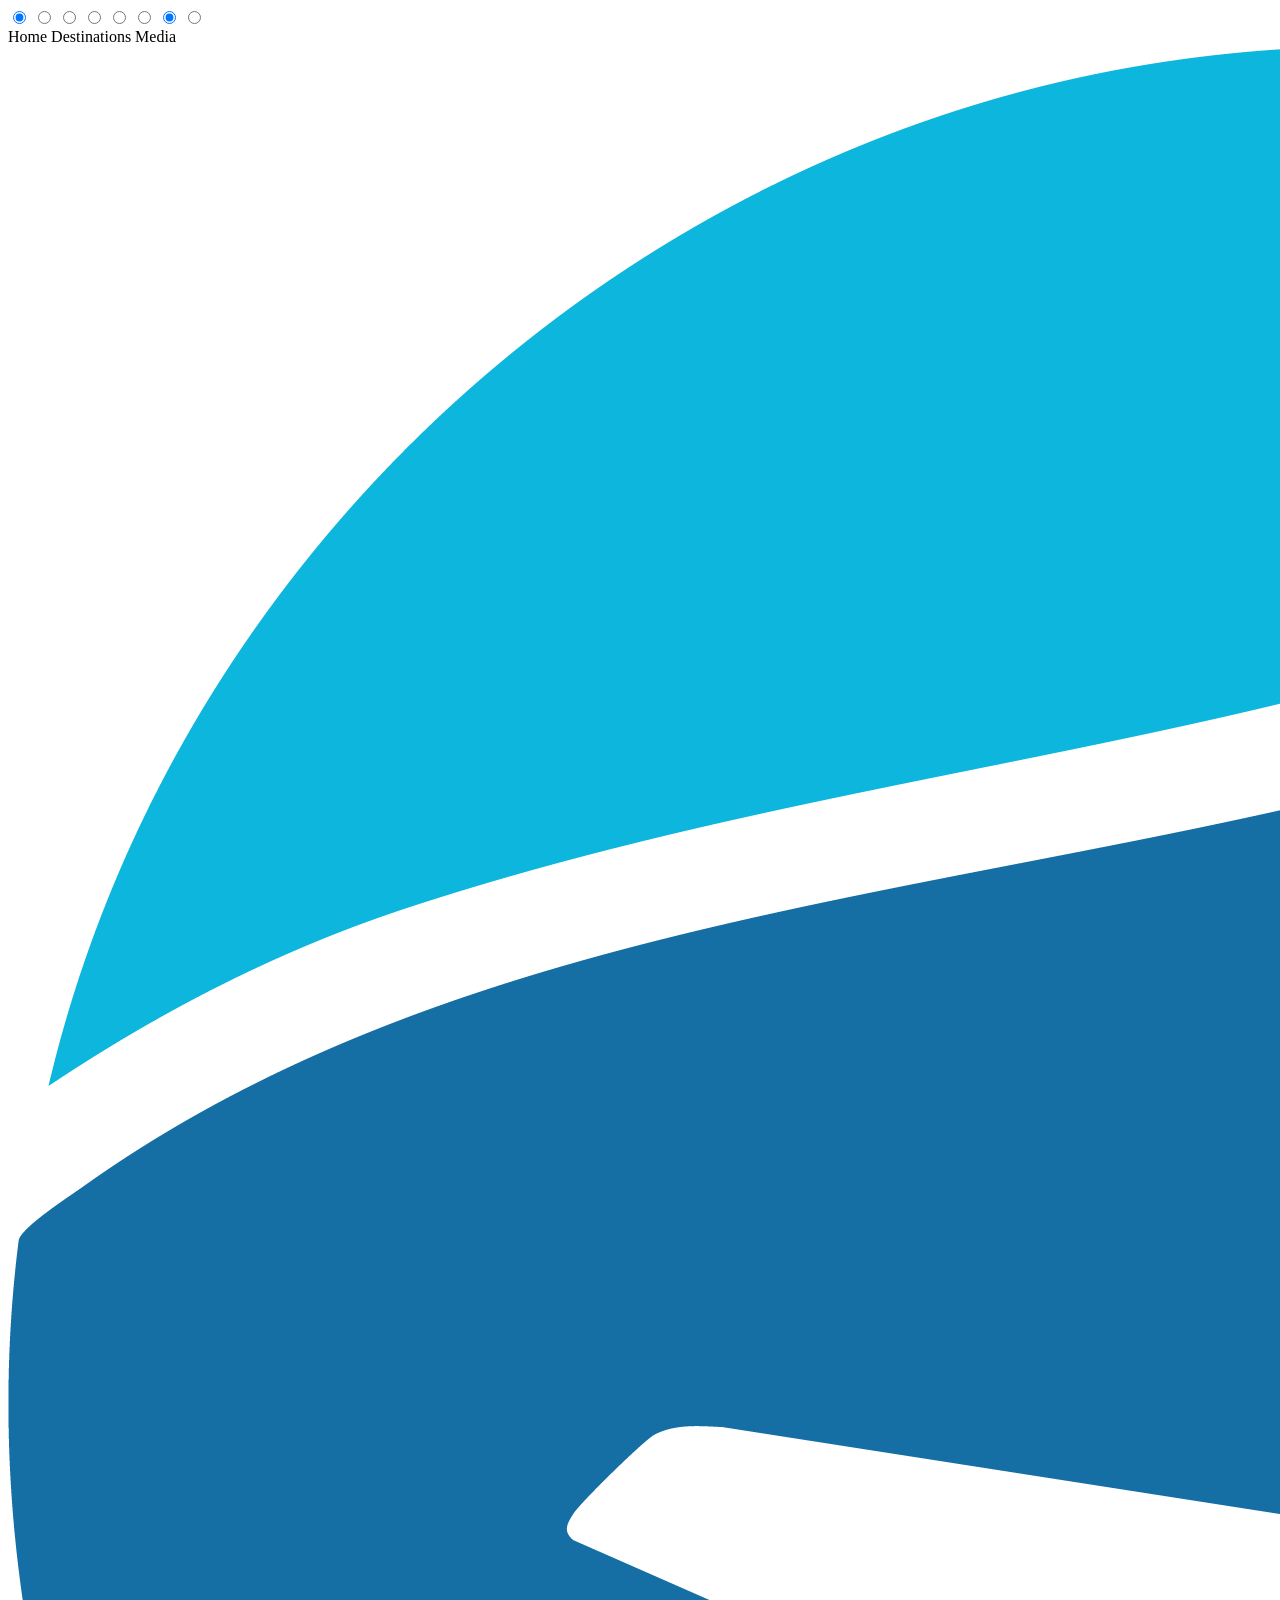
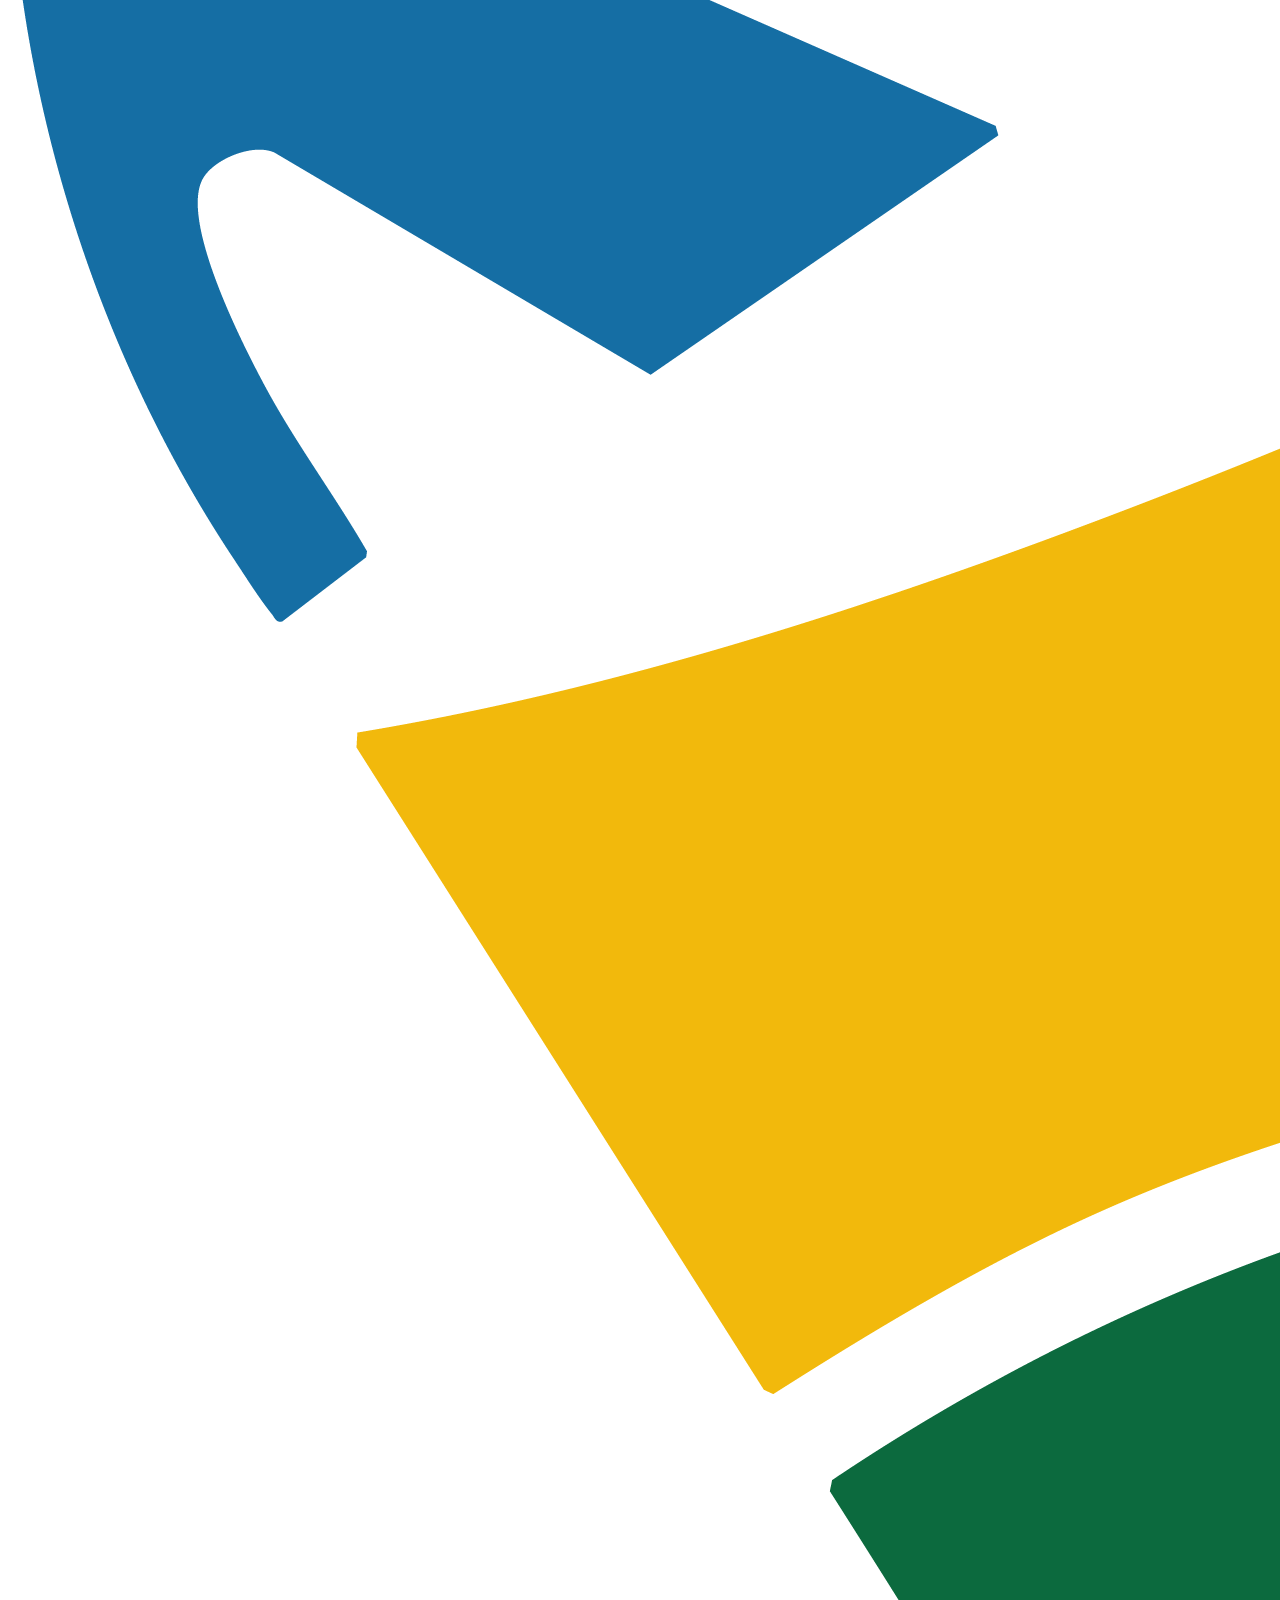
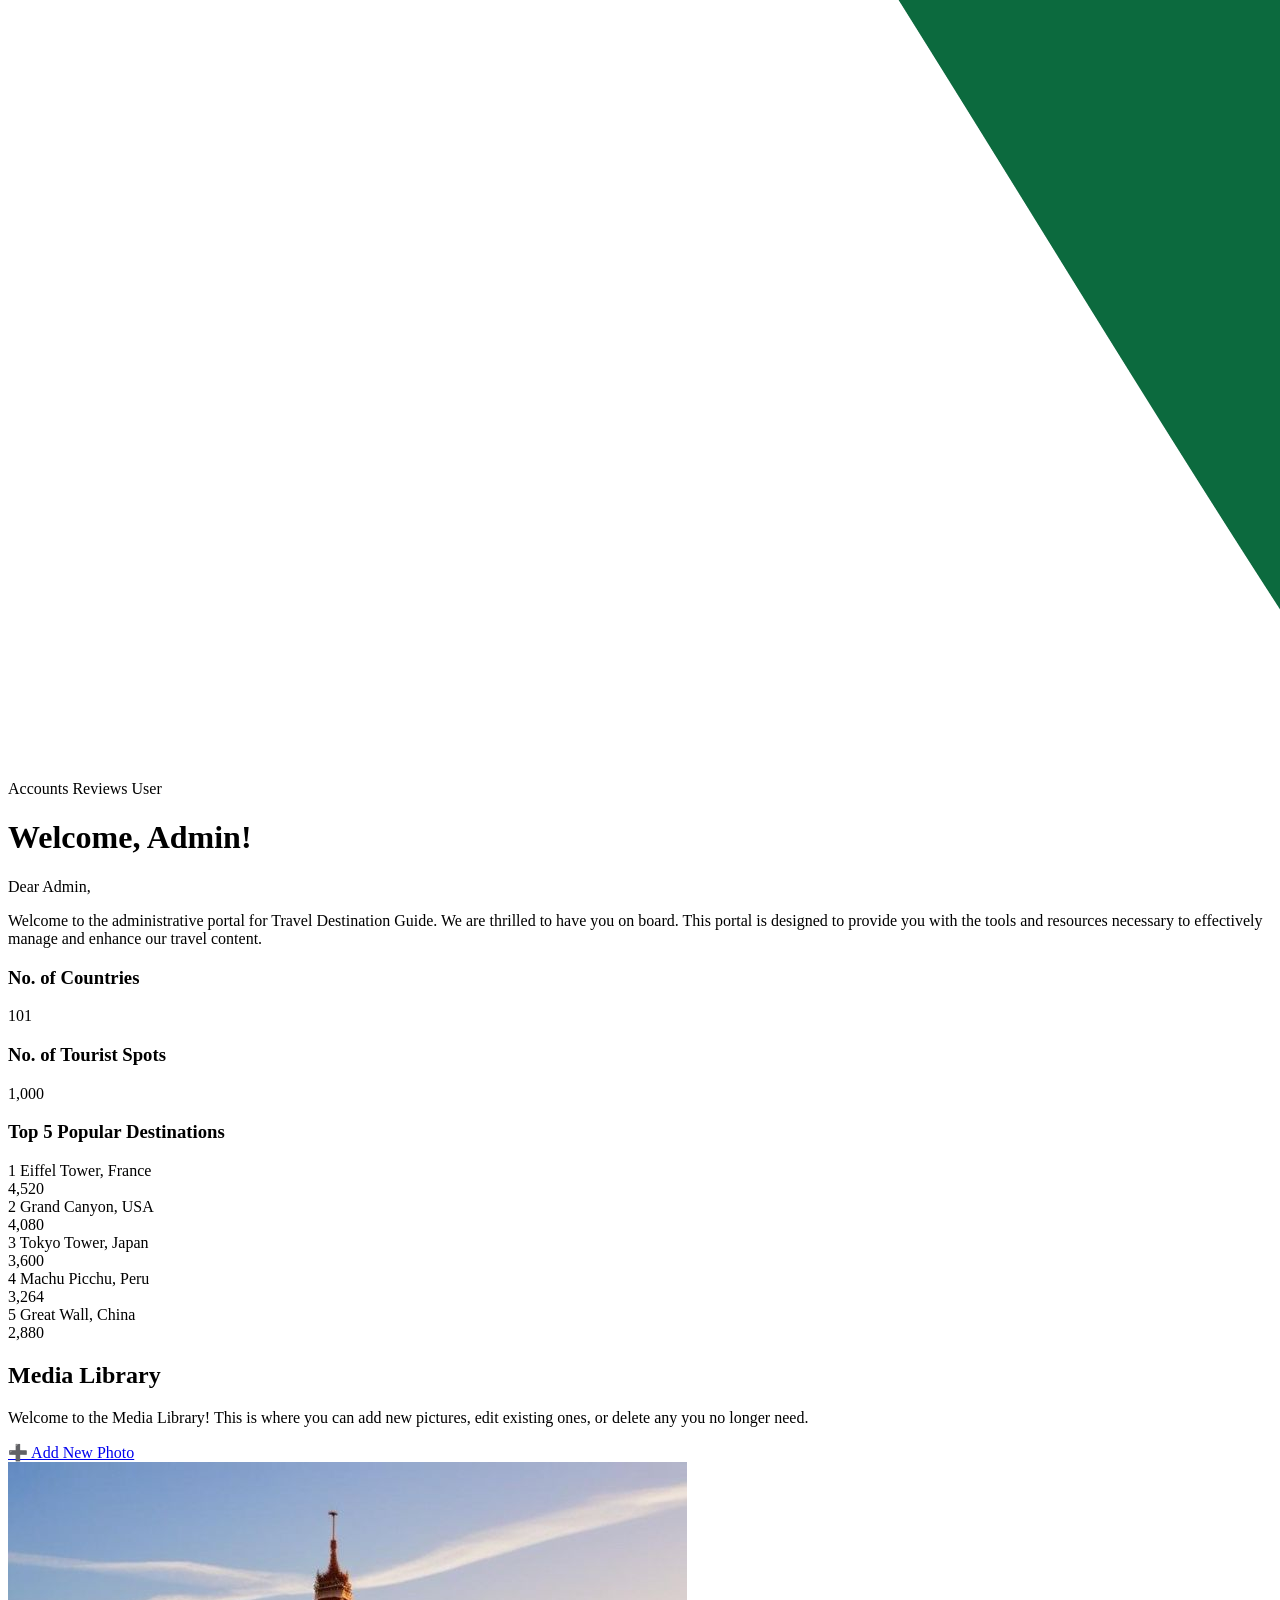
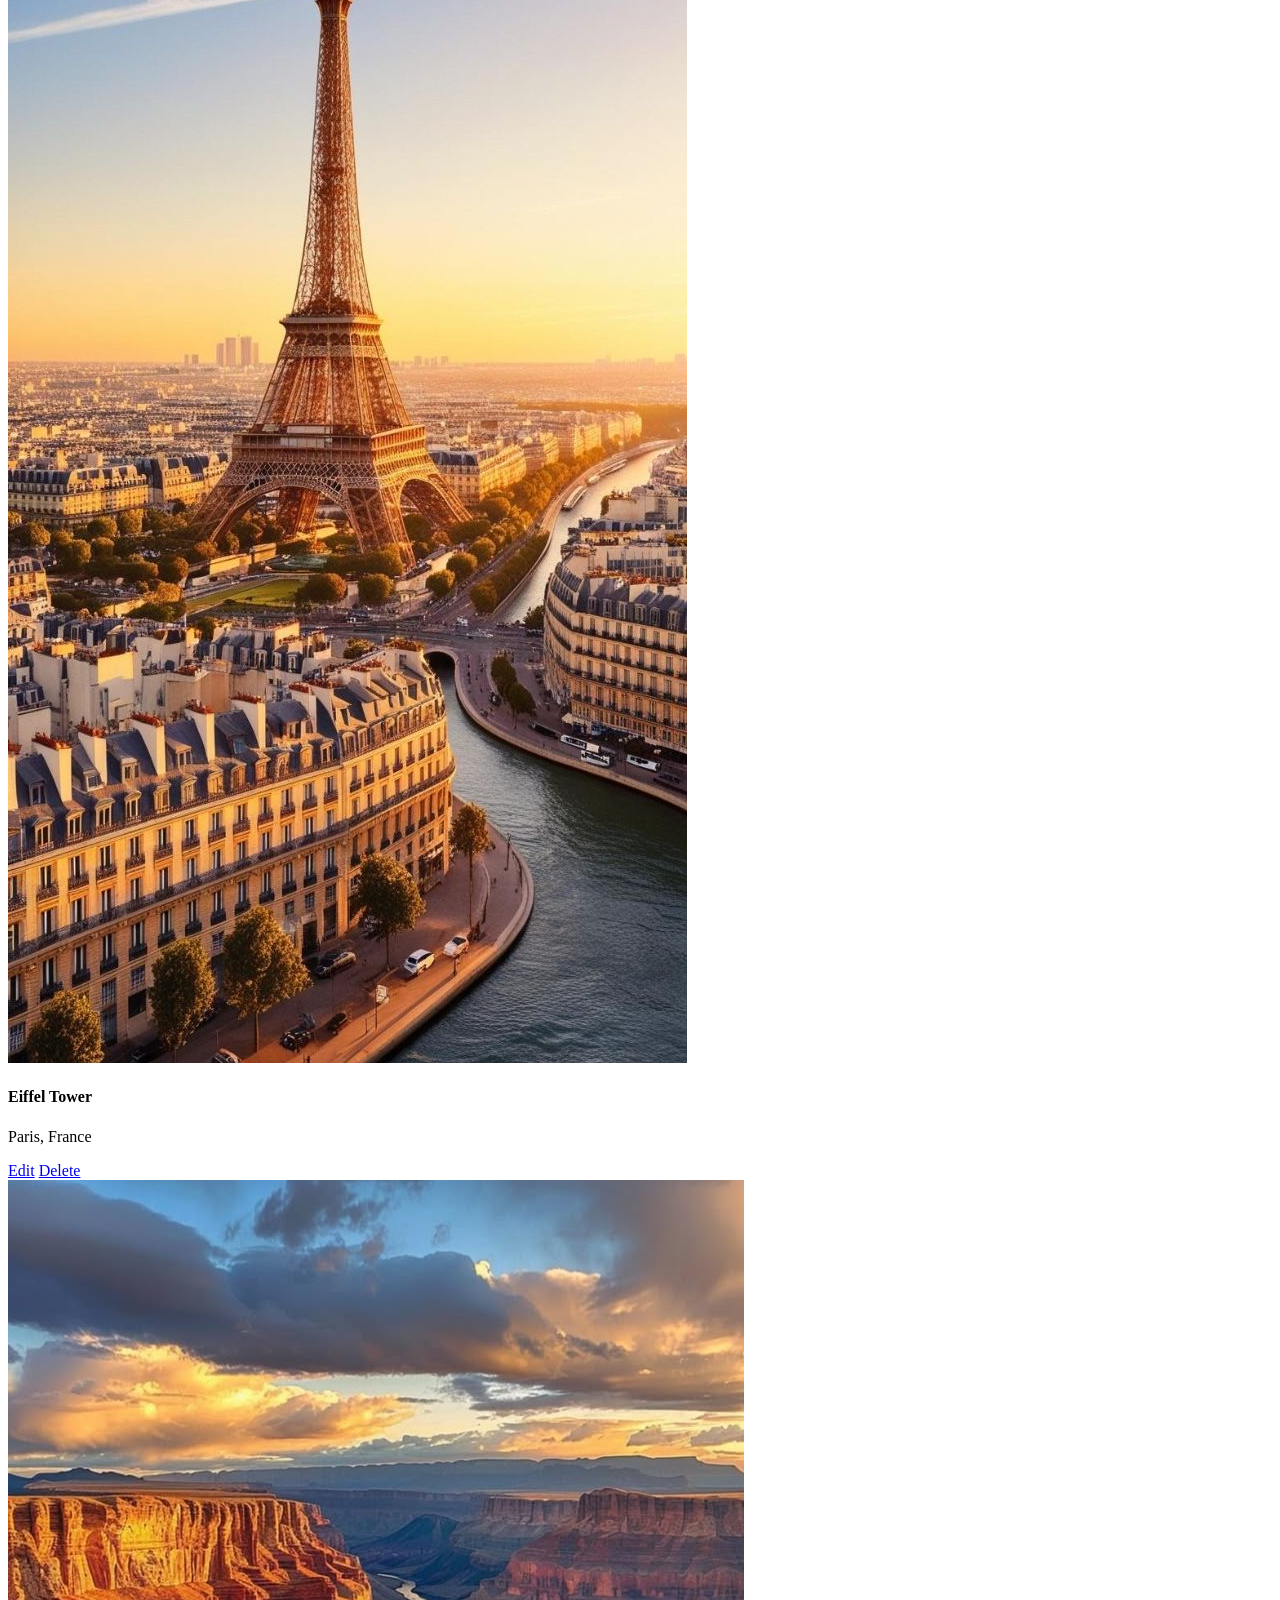
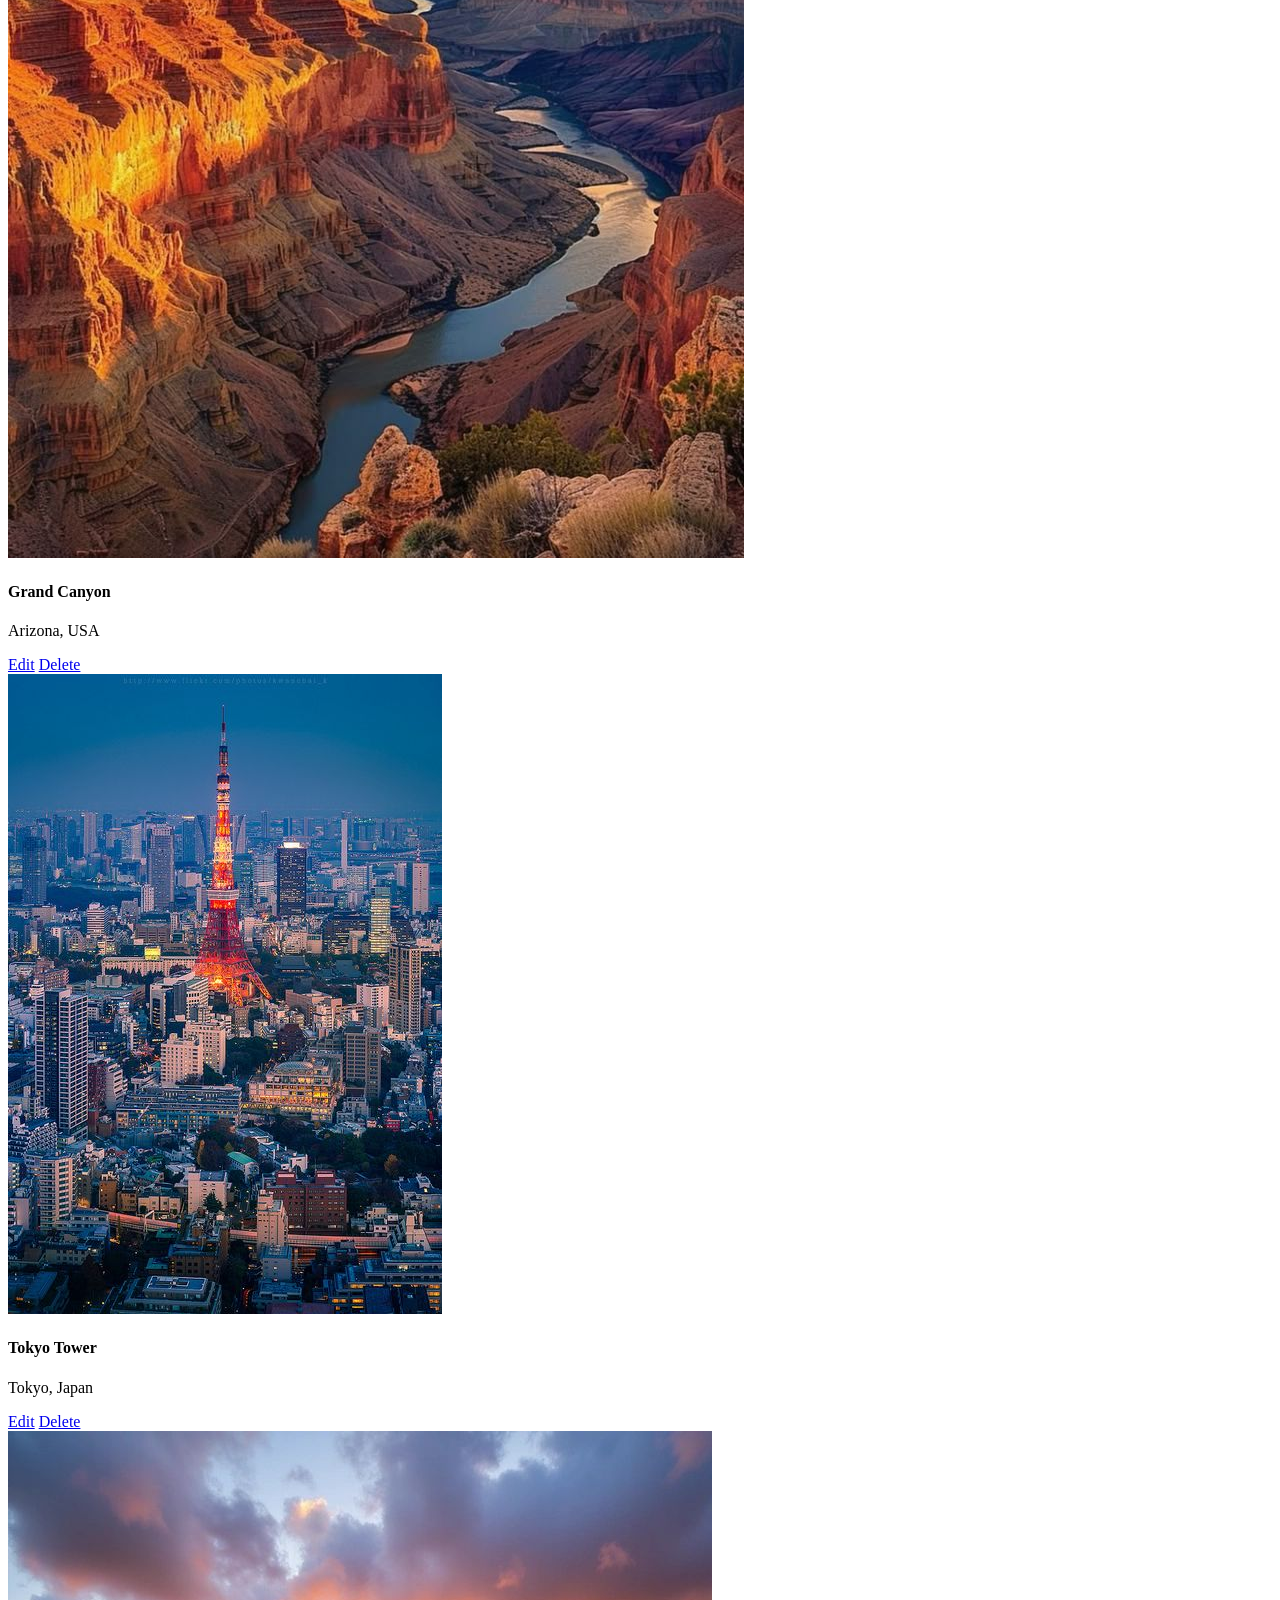
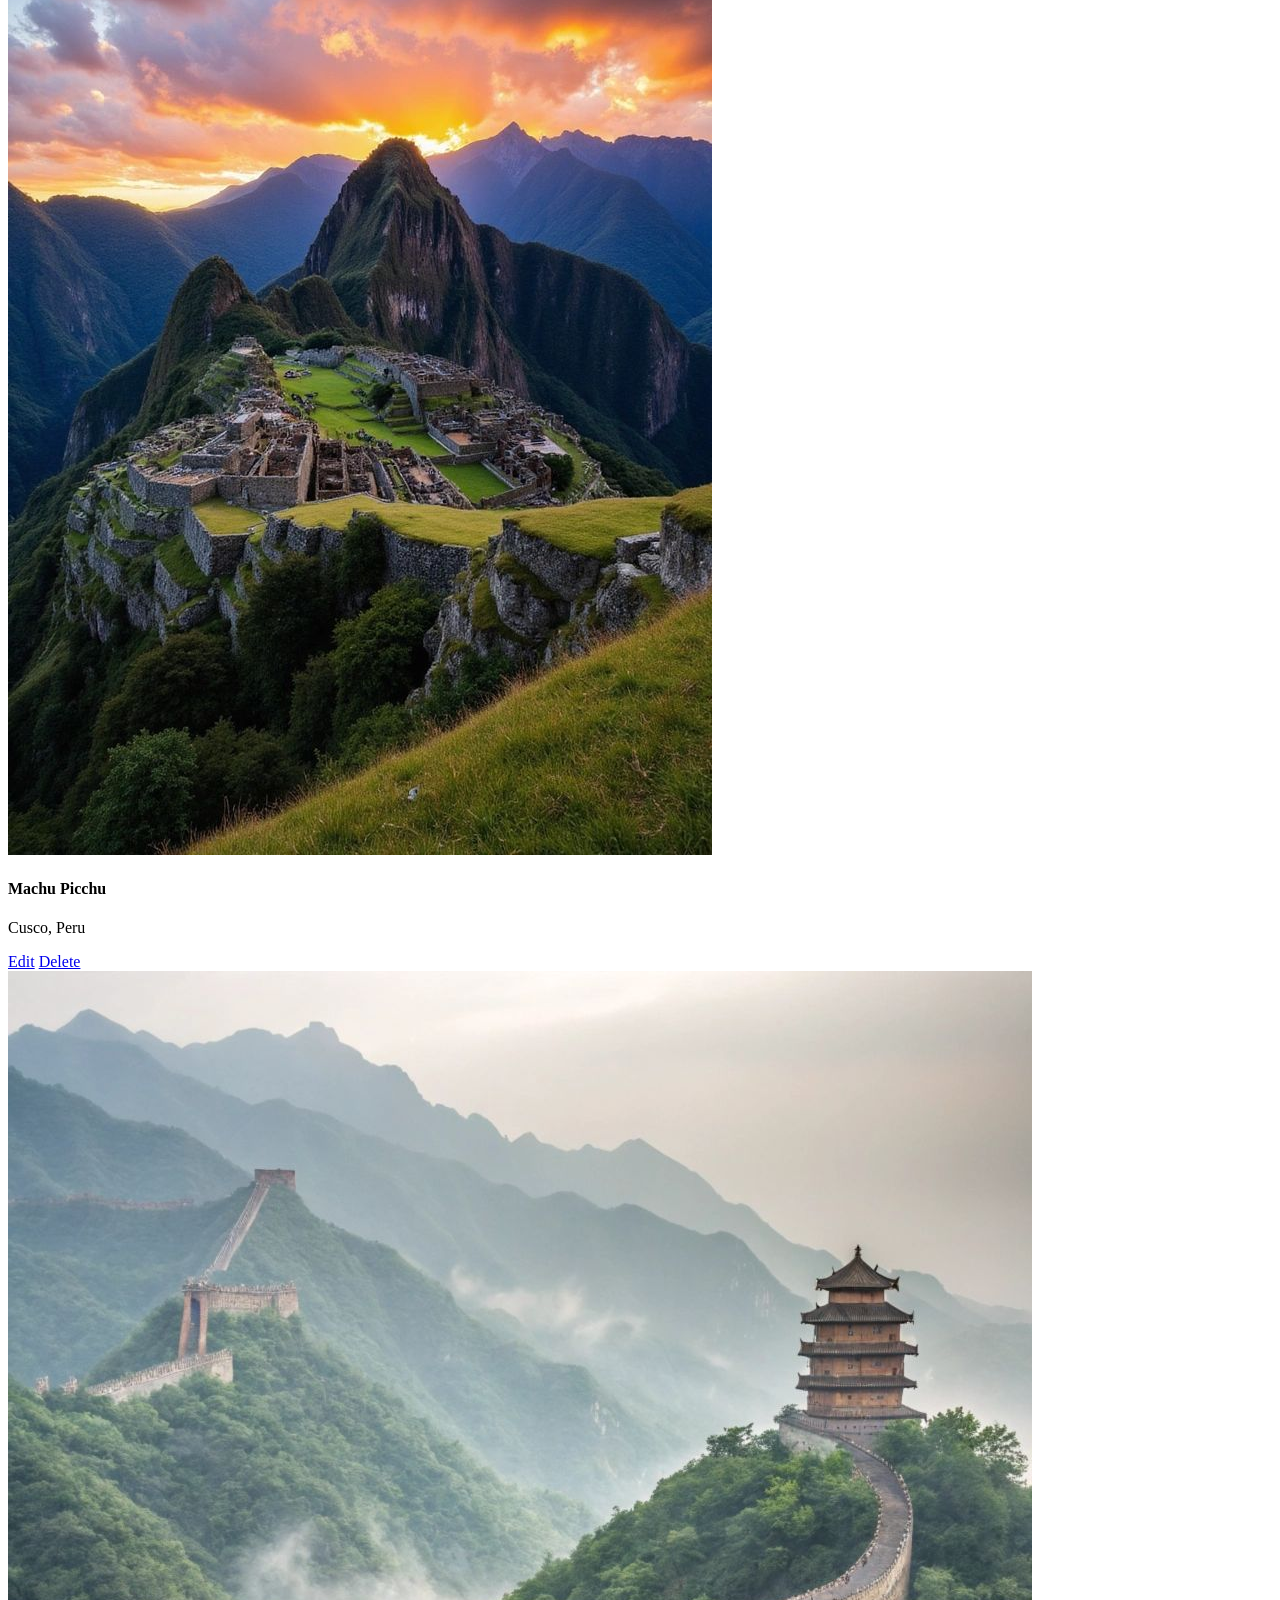
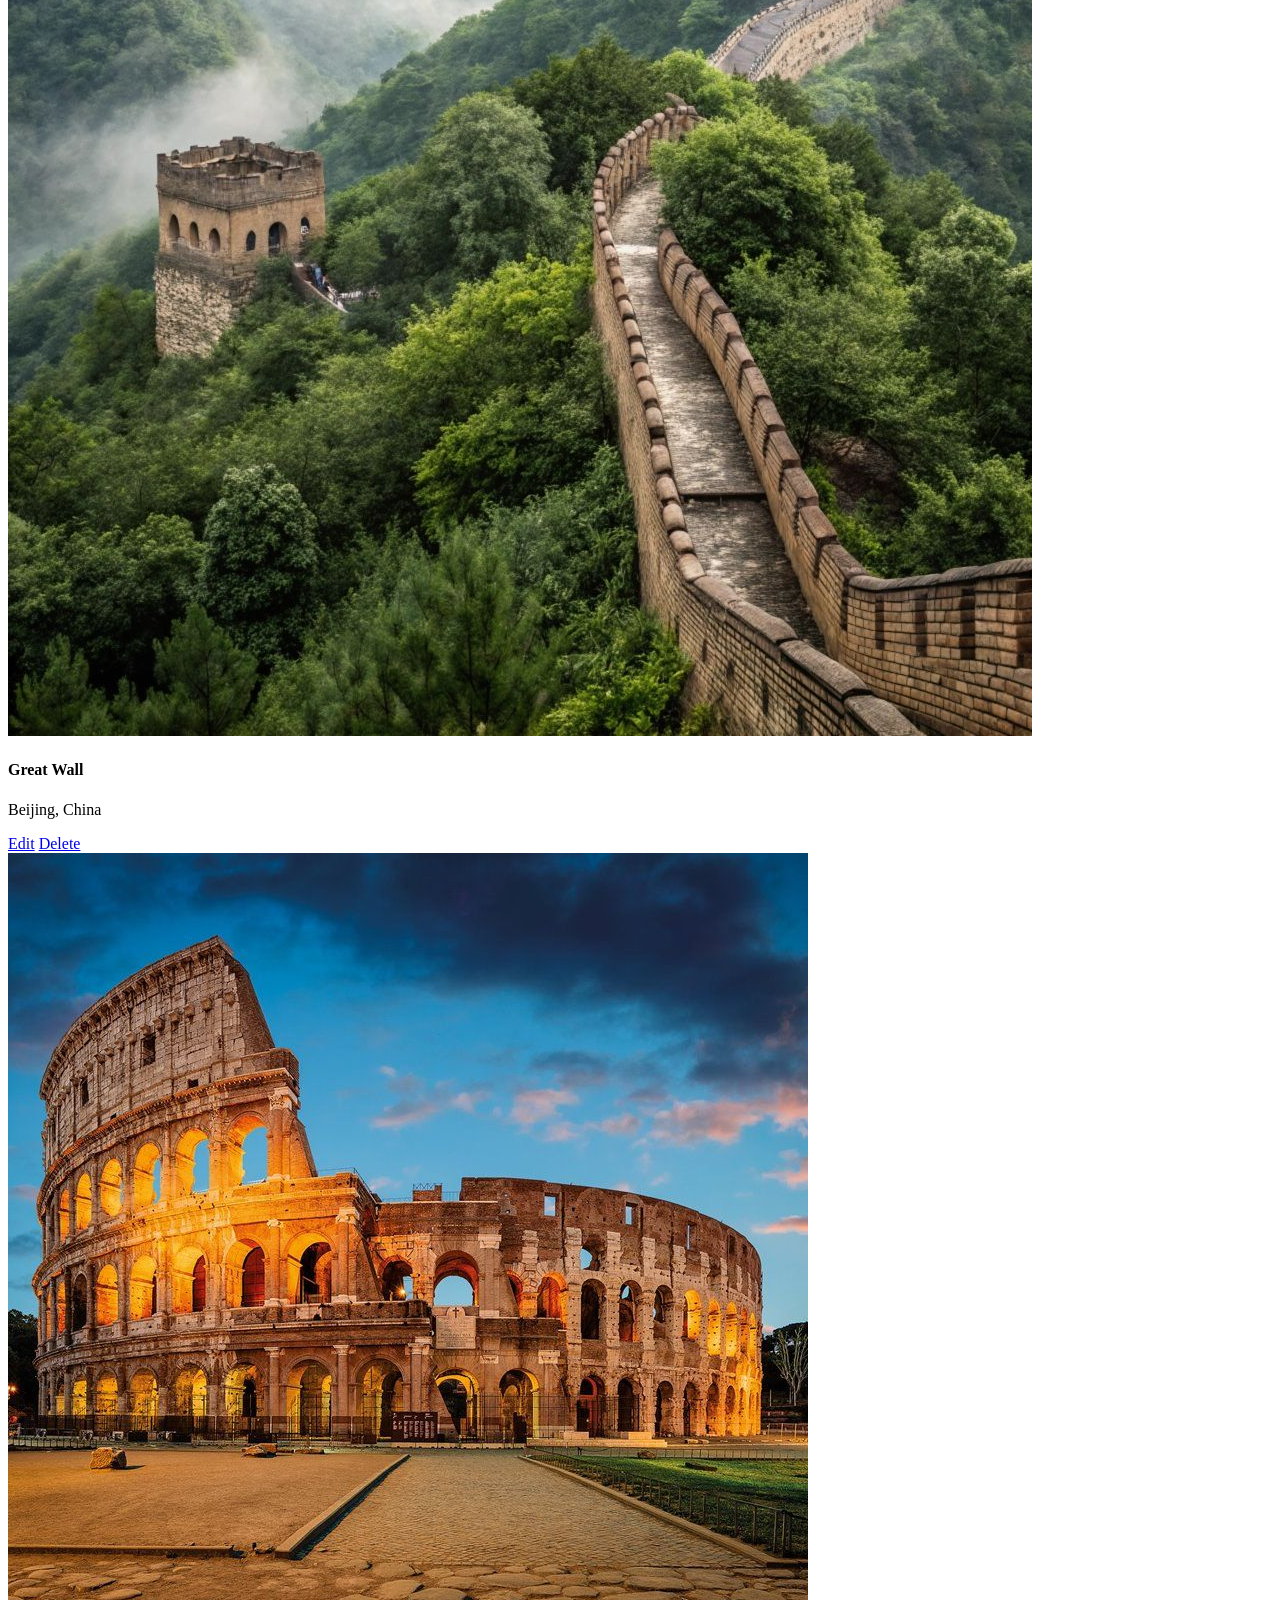
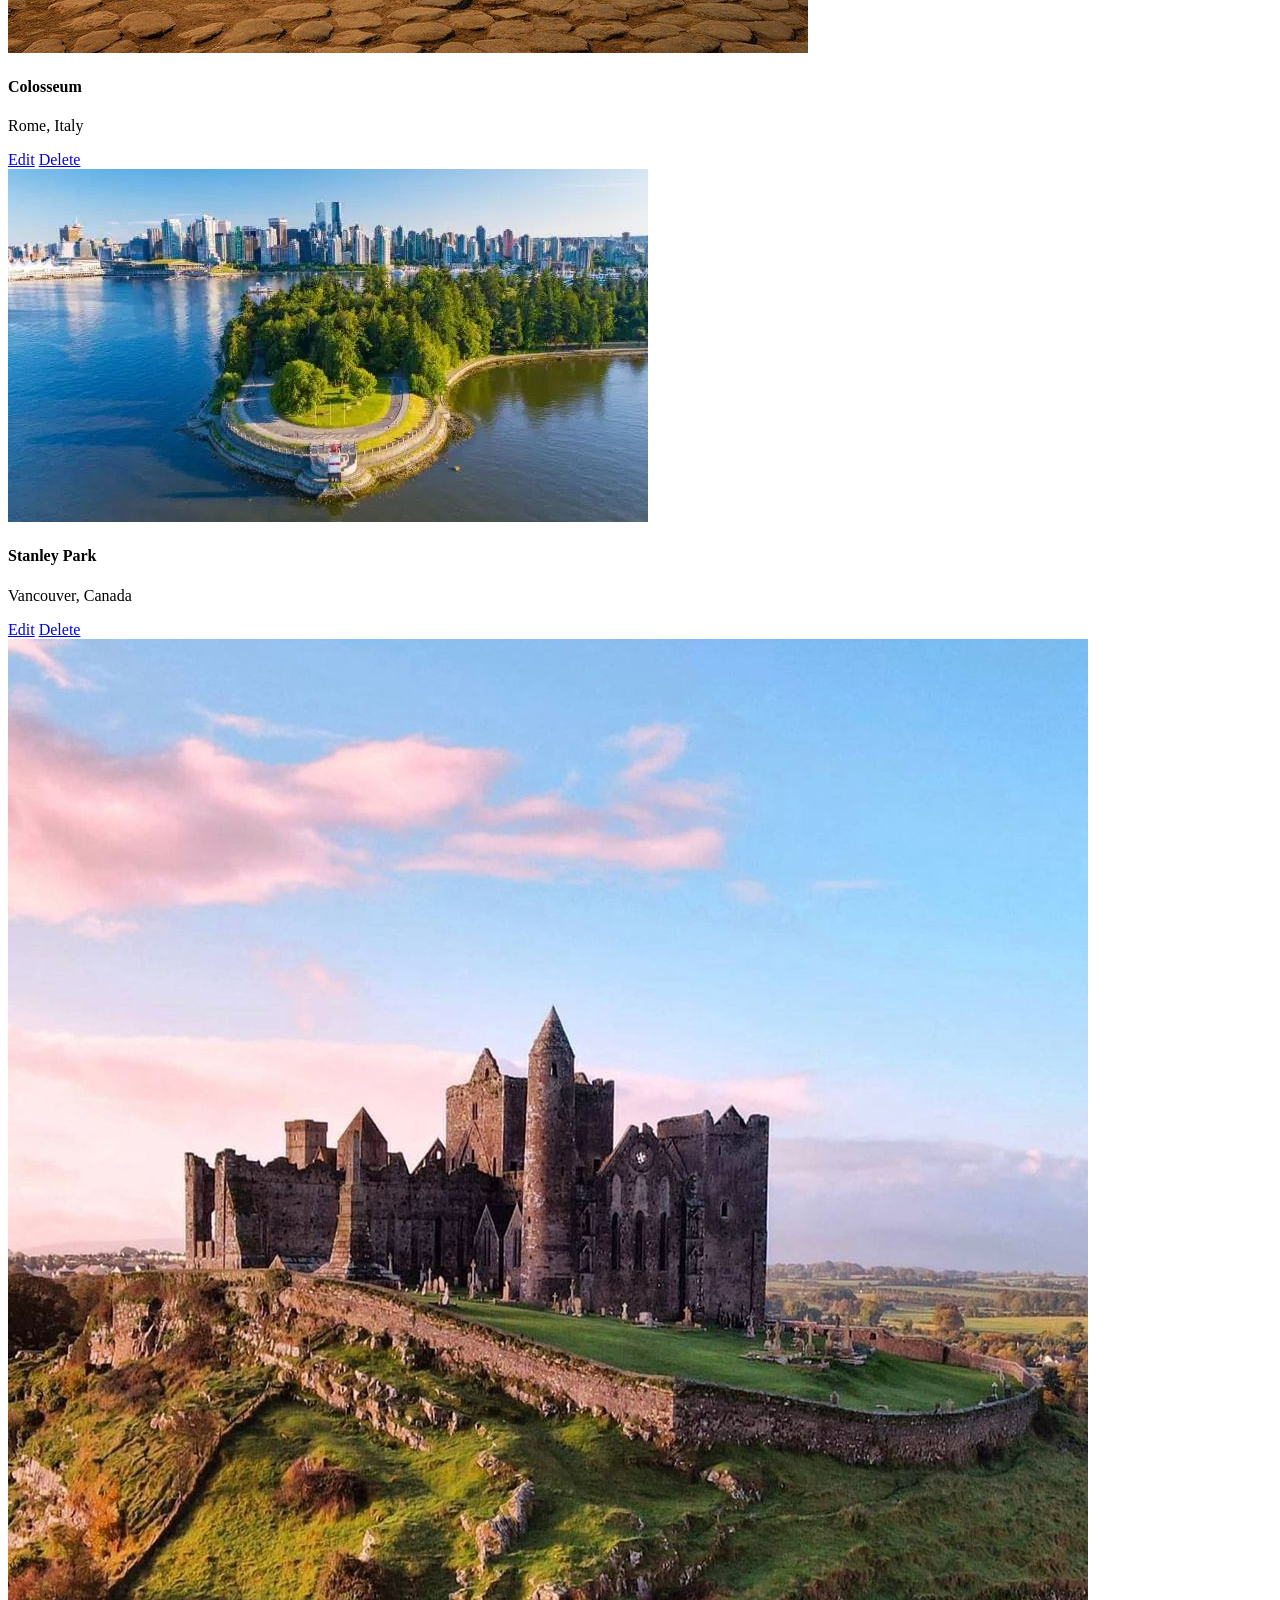
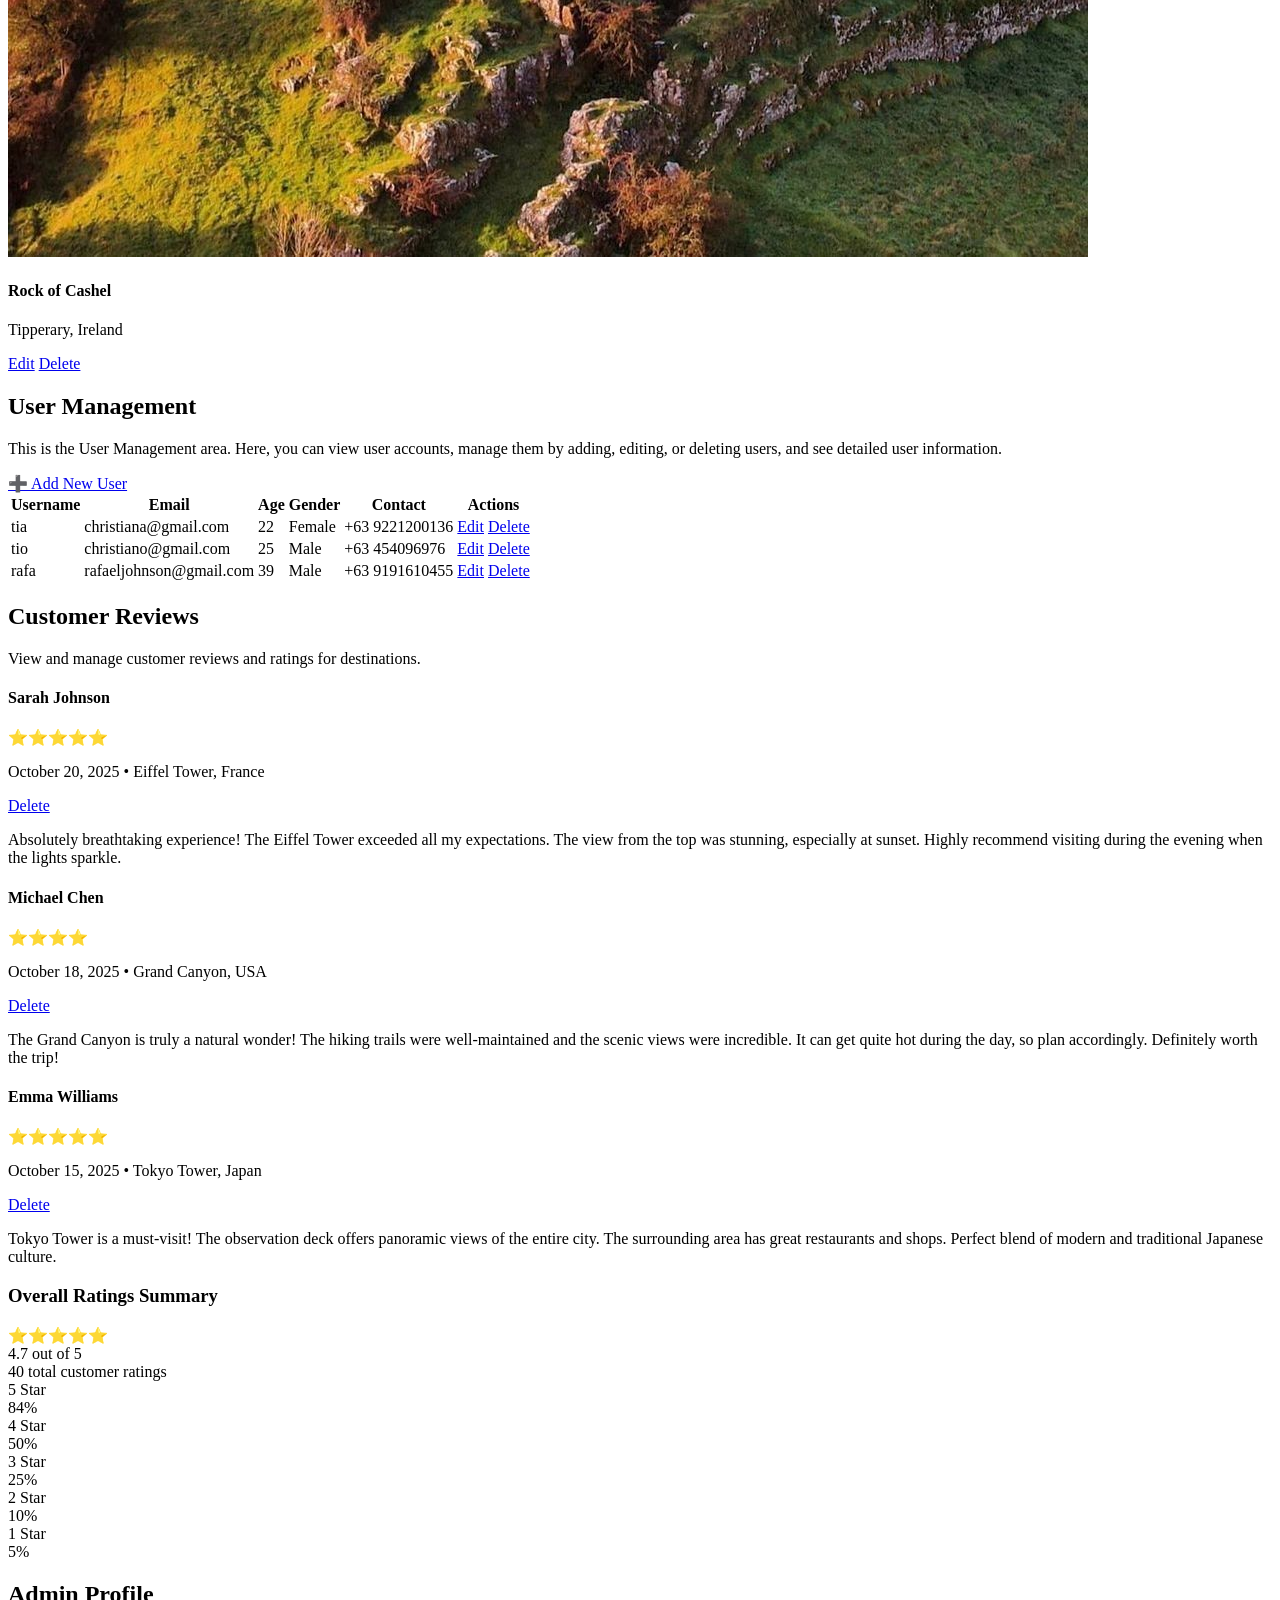
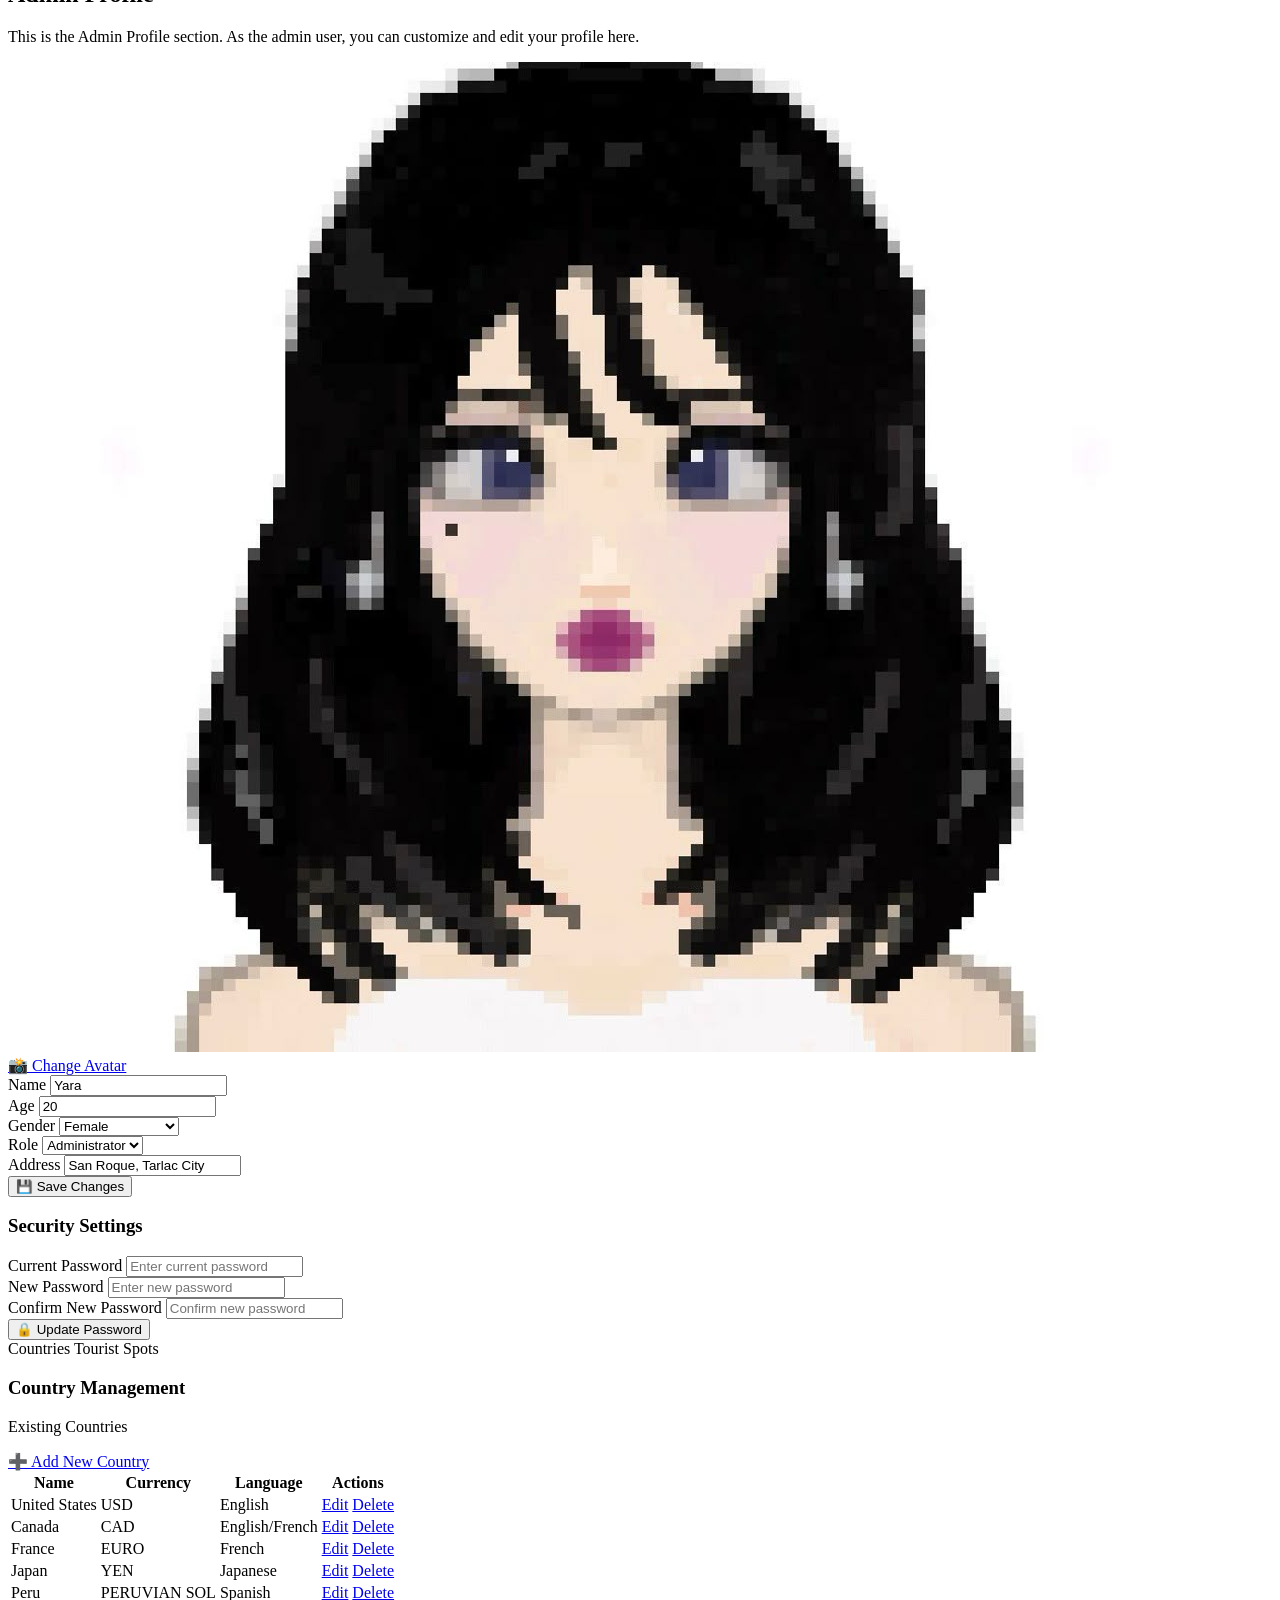
==== commit 8abd1a1d: "New CSS, HTML. Added LOGO png." ====
--- a/admin.html
+++ b/admin.html
@@ -3,8 +3,9 @@
 <head>
     <meta charset="UTF-8">
     <meta name="viewport" content="width=device-width, initial-scale=1.0">
-    <title>Admin Page</title>
-    <link rel="stylesheet" href="admin.css">
+    <title>Travel Destination Guide - Admin</title>
+    <link rel="stylesheet" href="web.css">
+    <link href="https://fonts.googleapis.com/css2?family=Sora:wght@400;600;700&family=Jost:wght@400;500&display=swap" rel="stylesheet">
 </head>
 <body>
     <!-- Navigation Radio Buttons -->
@@ -13,27 +14,30 @@
     <input type="radio" name="main-nav" id="nav-media">
     <input type="radio" name="main-nav" id="nav-users">
     <input type="radio" name="main-nav" id="nav-profile">
+    <input type="radio" name="main-nav" id="nav-reviews">
     <input type="radio" name="dest-nav" id="dest-countries" checked>
     <input type="radio" name="dest-nav" id="dest-spots">
 
-    <nav class="top-nav">
-        <div class="company-name">Travel Destination Guide</div>
-        <div class="user-info">
-            <span>Yara</span>
-            <a href="#" class="logout-button">Logout</a>
+    <!-- Top Navigation -->
+    <header class="navbar" id="site-navbar">
+        <div class="navbar-inner">
+            <div class="nav-left">
+                <label for="nav-home">Home</label>
+                <label for="nav-destinations">Destinations</label>
+                <label for="nav-media">Media</label>
+            </div>
+
+            <div class="nav-logo">
+                <img src="logo.png" alt="Travel Logo">
+            </div>
+
+            <div class="nav-right">
+                <label for="nav-users">Accounts</label>
+                <label for="nav-reviews">Reviews</label>
+                <label for="nav-profile">User</label>
+            </div>
         </div>
-    </nav>
-
-    <details id="sidebar">
-        <summary>☰</summary>
-        <ul class="menu">
-            <li><label for="nav-home">🏠 Home</label></li>
-            <li><label for="nav-destinations">🗺️ Destinations</label></li>
-            <li><label for="nav-media">🖼️ Media Library</label></li>
-            <li><label for="nav-users">👥 User Management</label></li>
-            <li><label for="nav-profile">🙋🏻‍♀️ Admin Profile</label></li>
-        </ul>
-    </details>
+    </header>
 
     <main class="content">
         <div id="content-area">
@@ -47,20 +51,12 @@
 
                 <div class="dashboard-boxes">
                     <div class="dashboard-box">
-                        <h3>No. of Visits</h3>
-                        <p>2,892</p>
-                    </div>
-                    <div class="dashboard-box">
                         <h3>No. of Countries</h3>
                         <p>101</p>
                     </div>
                     <div class="dashboard-box">
                         <h3>No. of Tourist Spots</h3>
                         <p>1,000</p>
-                    </div>
-                    <div class="dashboard-box">
-                        <h3>No. of Active Users</h3>
-                        <p>258</p>
                     </div>
                 </div>
 
@@ -109,168 +105,6 @@
                                     <div class="bar" style="width: 60%;"></div>
                                 </div>
                                 <span class="visits">2,880</span>
-                            </div>
-                        </div>
-                    </div>
-
-                    <!-- Bar Graph for User Visits -->
-                    <div class="graph-box">
-                        <input type="radio" name="year" id="year-2024" checked>
-                        <input type="radio" name="year" id="year-2025">
-                        
-                        <div class="graph-header">
-                            <h3>Monthly User Visits</h3>
-                            <div class="year-selector">
-                                <label for="year-2024" class="year-button">2024</label>
-                                <label for="year-2025" class="year-button">2025</label>
-                            </div>
-                        </div>
-                        <div class="bar-graph" id="graph-2024">
-                            <div class="bar-graph-item">
-                                <div class="bar-column" style="height: 65%;">
-                                    <span class="bar-value">520</span>
-                                </div>
-                                <span class="month-label">Jan</span>
-                            </div>
-                            <div class="bar-graph-item">
-                                <div class="bar-column" style="height: 72%;">
-                                    <span class="bar-value">576</span>
-                                </div>
-                                <span class="month-label">Feb</span>
-                            </div>
-                            <div class="bar-graph-item">
-                                <div class="bar-column" style="height: 85%;">
-                                    <span class="bar-value">680</span>
-                                </div>
-                                <span class="month-label">Mar</span>
-                            </div>
-                            <div class="bar-graph-item">
-                                <div class="bar-column" style="height: 78%;">
-                                    <span class="bar-value">624</span>
-                                </div>
-                                <span class="month-label">Apr</span>
-                            </div>
-                            <div class="bar-graph-item">
-                                <div class="bar-column" style="height: 90%;">
-                                    <span class="bar-value">720</span>
-                                </div>
-                                <span class="month-label">May</span>
-                            </div>
-                            <div class="bar-graph-item">
-                                <div class="bar-column" style="height: 95%;">
-                                    <span class="bar-value">760</span>
-                                </div>
-                                <span class="month-label">Jun</span>
-                            </div>
-                            <div class="bar-graph-item">
-                                <div class="bar-column" style="height: 100%;">
-                                    <span class="bar-value">800</span>
-                                </div>
-                                <span class="month-label">Jul</span>
-                            </div>
-                            <div class="bar-graph-item">
-                                <div class="bar-column" style="height: 88%;">
-                                    <span class="bar-value">704</span>
-                                </div>
-                                <span class="month-label">Aug</span>
-                            </div>
-                            <div class="bar-graph-item">
-                                <div class="bar-column" style="height: 82%;">
-                                    <span class="bar-value">656</span>
-                                </div>
-                                <span class="month-label">Sep</span>
-                            </div>
-                            <div class="bar-graph-item">
-                                <div class="bar-column" style="height: 70%;">
-                                    <span class="bar-value">560</span>
-                                </div>
-                                <span class="month-label">Oct</span>
-                            </div>
-                            <div class="bar-graph-item">
-                                <div class="bar-column" style="height: 60%;">
-                                    <span class="bar-value">480</span>
-                                </div>
-                                <span class="month-label">Nov</span>
-                            </div>
-                            <div class="bar-graph-item">
-                                <div class="bar-column" style="height: 55%;">
-                                    <span class="bar-value">440</span>
-                                </div>
-                                <span class="month-label">Dec</span>
-                            </div>
-                        </div>
-                        <div class="bar-graph" id="graph-2025">
-                            <div class="bar-graph-item">
-                                <div class="bar-column" style="height: 68%;">
-                                    <span class="bar-value">544</span>
-                                </div>
-                                <span class="month-label">Jan</span>
-                            </div>
-                            <div class="bar-graph-item">
-                                <div class="bar-column" style="height: 75%;">
-                                    <span class="bar-value">600</span>
-                                </div>
-                                <span class="month-label">Feb</span>
-                            </div>
-                            <div class="bar-graph-item">
-                                <div class="bar-column" style="height: 88%;">
-                                    <span class="bar-value">704</span>
-                                </div>
-                                <span class="month-label">Mar</span>
-                            </div>
-                            <div class="bar-graph-item">
-                                <div class="bar-column" style="height: 92%;">
-                                    <span class="bar-value">736</span>
-                                </div>
-                                <span class="month-label">Apr</span>
-                            </div>
-                            <div class="bar-graph-item">
-                                <div class="bar-column" style="height: 100%;">
-                                    <span class="bar-value">800</span>
-                                </div>
-                                <span class="month-label">May</span>
-                            </div>
-                            <div class="bar-graph-item">
-                                <div class="bar-column" style="height: 95%;">
-                                    <span class="bar-value">760</span>
-                                </div>
-                                <span class="month-label">Jun</span>
-                            </div>
-                            <div class="bar-graph-item">
-                                <div class="bar-column" style="height: 85%;">
-                                    <span class="bar-value">680</span>
-                                </div>
-                                <span class="month-label">Jul</span>
-                            </div>
-                            <div class="bar-graph-item">
-                                <div class="bar-column" style="height: 78%;">
-                                    <span class="bar-value">624</span>
-                                </div>
-                                <span class="month-label">Aug</span>
-                            </div>
-                            <div class="bar-graph-item">
-                                <div class="bar-column" style="height: 82%;">
-                                    <span class="bar-value">656</span>
-                                </div>
-                                <span class="month-label">Sep</span>
-                            </div>
-                            <div class="bar-graph-item">
-                                <div class="bar-column" style="height: 70%;">
-                                    <span class="bar-value">560</span>
-                                </div>
-                                <span class="month-label">Oct</span>
-                            </div>
-                            <div class="bar-graph-item">
-                                <div class="bar-column" style="height: 0;">
-                                    <span class="bar-value"></span>
-                                </div>
-                                <span class="month-label">Nov</span>
-                            </div>
-                            <div class="bar-graph-item">
-                                <div class="bar-column" style="height: 0;">
-                                    <span class="bar-value"></span>
-                                </div>
-                                <span class="month-label">Dec</span>
                             </div>
                         </div>
                     </div>
@@ -445,6 +279,103 @@
                 </table>
             </div>
 
+            <!-- Reviews Content -->
+            <div id="reviews-content" class="content-section">
+                <h2>Customer Reviews</h2>
+                <div class="welcome-note">
+                    <p>View and manage customer reviews and ratings for destinations.</p>
+                </div>
+
+                <!-- Individual Reviews -->
+                <div class="reviews-list">
+                    <div class="review-item">
+                        <div class="review-header">
+                            <div class="reviewer-info">
+                                <h4>Sarah Johnson</h4>
+                                <div class="review-stars">⭐⭐⭐⭐⭐</div>
+                                <p class="review-date">October 20, 2025 • Eiffel Tower, France</p>
+                            </div>
+                            <a href="#" class="delete-button">Delete</a>
+                        </div>
+                        <p class="review-text">Absolutely breathtaking experience! The Eiffel Tower exceeded all my expectations. The view from the top was stunning, especially at sunset. Highly recommend visiting during the evening when the lights sparkle.</p>
+                    </div>
+
+                    <div class="review-item">
+                        <div class="review-header">
+                            <div class="reviewer-info">
+                                <h4>Michael Chen</h4>
+                                <div class="review-stars">⭐⭐⭐⭐</div>
+                                <p class="review-date">October 18, 2025 • Grand Canyon, USA</p>
+                            </div>
+                            <a href="#" class="delete-button">Delete</a>
+                        </div>
+                        <p class="review-text">The Grand Canyon is truly a natural wonder! The hiking trails were well-maintained and the scenic views were incredible. It can get quite hot during the day, so plan accordingly. Definitely worth the trip!</p>
+                    </div>
+
+                    <div class="review-item">
+                        <div class="review-header">
+                            <div class="reviewer-info">
+                                <h4>Emma Williams</h4>
+                                <div class="review-stars">⭐⭐⭐⭐⭐</div>
+                                <p class="review-date">October 15, 2025 • Tokyo Tower, Japan</p>
+                            </div>
+                            <a href="#" class="delete-button">Delete</a>
+                        </div>
+                        <p class="review-text">Tokyo Tower is a must-visit! The observation deck offers panoramic views of the entire city. The surrounding area has great restaurants and shops. Perfect blend of modern and traditional Japanese culture.</p>
+                    </div>
+                </div>
+
+                <!-- Reviews Summary -->
+                <div class="reviews-container">
+                    <div class="reviews-summary">
+                        <h3>Overall Ratings Summary</h3>
+                        <div class="rating-display">
+                            <div class="stars">⭐⭐⭐⭐⭐</div>
+                            <div class="rating-text">4.7 out of 5</div>
+                            <div class="rating-count">40 total customer ratings</div>
+                        </div>
+
+                        <div class="rating-breakdown">
+                            <div class="rating-row">
+                                <span class="star-label">5 Star</span>
+                                <div class="rating-bar-container">
+                                    <div class="rating-bar" style="width: 84%;"></div>
+                                </div>
+                                <span class="rating-percent">84%</span>
+                            </div>
+                            <div class="rating-row">
+                                <span class="star-label">4 Star</span>
+                                <div class="rating-bar-container">
+                                    <div class="rating-bar" style="width: 50%;"></div>
+                                </div>
+                                <span class="rating-percent">50%</span>
+                            </div>
+                            <div class="rating-row">
+                                <span class="star-label">3 Star</span>
+                                <div class="rating-bar-container">
+                                    <div class="rating-bar" style="width: 25%;"></div>
+                                </div>
+                                <span class="rating-percent">25%</span>
+                            </div>
+                            <div class="rating-row">
+                                <span class="star-label">2 Star</span>
+                                <div class="rating-bar-container">
+                                    <div class="rating-bar" style="width: 10%;"></div>
+                                </div>
+                                <span class="rating-percent">10%</span>
+                            </div>
+                            <div class="rating-row">
+                                <span class="star-label">1 Star</span>
+                                <div class="rating-bar-container">
+                                    <div class="rating-bar" style="width: 5%;"></div>
+                                </div>
+                                <span class="rating-percent">5%</span>
+                            </div>
+                        </div>
+                    </div>
+                </div>
+            </div>
+
             <!-- Admin Profile Content -->
             <div id="profile-content" class="content-section">
                 <h2>Admin Profile</h2>
@@ -534,194 +465,268 @@
 
             <!-- Destinations Content -->
             <div id="destinations-content" class="content-section">
-                <nav class="sub-nav">
-                    <label for="dest-countries">Countries</label>
-                    <label for="dest-spots">Tourist Spots</label>
-                </nav>
-
-                <!-- Countries Content -->
-                <div id="countries-content" class="destination-section">
-                    <h3>Country Management</h3>
-                    <p>Existing Countries</p>
-                    <a href="#" class="add-button">➕ Add New Country</a>
-                    <table>
-                        <thead>
-                            <tr>
-                                <th>Name</th>
-                                <th>Currency</th>
-                                <th>Language</th>
-                                <th>Actions</th>
-                            </tr>
-                        </thead>
-                        <tbody>
-                            <tr>
-                                <td>United States</td>
-                                <td>USD</td>
-                                <td>English</td>
-                                <td>
-                                    <a href="#" class="edit-button">Edit</a>
-                                    <a href="#" class="delete-button">Delete</a>
-                                </td>
-                            </tr>
-                            <tr>
-                                <td>Canada</td>
-                                <td>CAD</td>
-                                <td>English/French</td>
-                                <td>
-                                    <a href="#" class="edit-button">Edit</a>
-                                    <a href="#" class="delete-button">Delete</a>
-                                </td>
-                            </tr>
-                            <tr>
-                                <td>France</td>
-                                <td>EURO</td>
-                                <td>French</td>
-                                <td>
-                                    <a href="#" class="edit-button">Edit</a>
-                                    <a href="#" class="delete-button">Delete</a>
-                                </td>
-                            </tr>
-                            <tr>
-                                <td>Japan</td>
-                                <td>YEN</td>
-                                <td>Japanese</td>
-                                <td>
-                                    <a href="#" class="edit-button">Edit</a>
-                                    <a href="#" class="delete-button">Delete</a>
-                                </td>
-                            </tr>
-                            <tr>
-                                <td>Peru</td>
-                                <td>PERUVIAN SOL</td>
-                                <td>Spanish</td>
-                                <td>
-                                    <a href="#" class="edit-button">Edit</a>
-                                    <a href="#" class="delete-button">Delete</a>
-                                </td>
-                            </tr>
-                            <tr>
-                                <td>China</td>
-                                <td>YUAN</td>
-                                <td>Mandarin</td>
-                                <td>
-                                    <a href="#" class="edit-button">Edit</a>
-                                    <a href="#" class="delete-button">Delete</a>
-                                </td>
-                            </tr>
-                            <tr>
-                                <td>Italy</td>
-                                <td>EURO</td>
-                                <td>Italian</td>
-                                <td>
-                                    <a href="#" class="edit-button">Edit</a>
-                                    <a href="#" class="delete-button">Delete</a>
-                                </td>
-                            </tr>
-                            <tr>
-                                <td>Ireland</td>
-                                <td>EURO</td>
-                                <td>Irish/English</td>
-                                <td>
-                                    <a href="#" class="edit-button">Edit</a>
-                                    <a href="#" class="delete-button">Delete</a>
-                                </td>
-                            </tr>
-                        </tbody>
-                    </table>
-                </div>
-
-                <!-- Tourist Spots Content -->
-                <div id="tourist-spots-content" class="destination-section">
-                    <h3>Tourist Spot Management</h3>
-                    <p>Existing Tourist Spot</p>
-                    <a href="#" class="add-button">➕ Add New Spot</a>
-                    <table>
-                        <thead>
-                            <tr>
-                                <th>Name</th>
-                                <th>Country</th>
-                                <th>Location</th>
-                                <th>Actions</th>
-                            </tr>
-                        </thead>
-                        <tbody>
-                            <tr>
-                                <td>Eiffel Tower</td>
-                                <td>France</td>
-                                <td>Paris</td>
-                                <td>
-                                    <a href="#" class="edit-button">Edit</a>
-                                    <a href="#" class="delete-button">Delete</a>
-                                </td>
-                            </tr>
-                            <tr>
-                                <td>Grand Canyon</td>
-                                <td>United States</td>
-                                <td>Arizona</td>
-                                <td>
-                                    <a href="#" class="edit-button">Edit</a>
-                                    <a href="#" class="delete-button">Delete</a>
-                                </td>
-                            </tr>
-                            <tr>
-                                <td>Tokyo Tower</td>
-                                <td>Japan</td>
-                                <td>Tokyo</td>
-                                <td>
-                                    <a href="#" class="edit-button">Edit</a>
-                                    <a href="#" class="delete-button">Delete</a>
-                                </td>
-                            </tr>
-                            <tr>
-                                <td>Machu Picchu</td>
-                                <td>Peru</td>
-                                <td>Cusco</td>
-                                <td>
-                                    <a href="#" class="edit-button">Edit</a>
-                                    <a href="#" class="delete-button">Delete</a>
-                                </td>
-                            </tr>
-                            <tr>
-                                <td>Great Wall</td>
-                                <td>China</td>
-                                <td>Beijing</td>
-                                <td>
-                                    <a href="#" class="edit-button">Edit</a>
-                                    <a href="#" class="delete-button">Delete</a>
-                                </td>
-                            </tr>
-                            <tr>
-                                <td>Colosseum</td>
-                                <td>Italy</td>
-                                <td>Rome</td>
-                                <td>
-                                    <a href="#" class="edit-button">Edit</a>
-                                    <a href="#" class="delete-button">Delete</a>
-                                </td>
-                            </tr>
-                            <tr>
-                                <td>Stanley Park</td>
-                                <td>Canada</td>
-                                <td>Vancouver</td>
-                                <td>
-                                    <a href="#" class="edit-button">Edit</a>
-                                    <a href="#" class="delete-button">Delete</a>
-                                </td>
-                            </tr>
-                            <tr>
-                                <td>Rock of Cashel</td>
-                                <td>Ireland</td>
-                                <td>Tipperary</td>
-                                <td>
-                                    <a href="#" class="edit-button">Edit</a>
-                                    <a href="#" class="delete-button">Delete</a>
-                                </td>
-                            </tr>
-                        </tbody>
-                    </table>
+                <div class="destinations-wrapper">
+                    <nav class="sub-nav">
+                        <label for="dest-countries">Countries</label>
+                        <label for="dest-spots">Tourist Spots</label>
+                    </nav>
+
+                    <!-- Countries Content -->
+                    <div id="countries-content" class="destination-section">
+                        <h3>Country Management</h3>
+                        <p>Existing Countries</p>
+                        <a href="#" class="add-button">➕ Add New Country</a>
+                        <table>
+                            <thead>
+                                <tr>
+                                    <th>Name</th>
+                                    <th>Currency</th>
+                                    <th>Language</th>
+                                    <th>Actions</th>
+                                </tr>
+                            </thead>
+                            <tbody>
+                                <tr>
+                                    <td>United States</td>
+                                    <td>USD</td>
+                                    <td>English</td>
+                                    <td>
+                                        <a href="#" class="edit-button">Edit</a>
+                                        <a href="#" class="delete-button">Delete</a>
+                                    </td>
+                                </tr>
+                                <tr>
+                                    <td>Canada</td>
+                                    <td>CAD</td>
+                                    <td>English/French</td>
+                                    <td>
+                                        <a href="#" class="edit-button">Edit</a>
+                                        <a href="#" class="delete-button">Delete</a>
+                                    </td>
+                                </tr>
+                                <tr>
+                                    <td>France</td>
+                                    <td>EURO</td>
+                                    <td>French</td>
+                                    <td>
+                                        <a href="#" class="edit-button">Edit</a>
+                                        <a href="#" class="delete-button">Delete</a>
+                                    </td>
+                                </tr>
+                                <tr>
+                                    <td>Japan</td>
+                                    <td>YEN</td>
+                                    <td>Japanese</td>
+                                    <td>
+                                        <a href="#" class="edit-button">Edit</a>
+                                        <a href="#" class="delete-button">Delete</a>
+                                    </td>
+                                </tr>
+                                <tr>
+                                    <td>Peru</td>
+                                    <td>PERUVIAN SOL</td>
+                                    <td>Spanish</td>
+                                    <td>
+                                        <a href="#" class="edit-button">Edit</a>
+                                        <a href="#" class="delete-button">Delete</a>
+                                    </td>
+                                </tr>
+                                <tr>
+                                    <td>China</td>
+                                    <td>YUAN</td>
+                                    <td>Mandarin</td>
+                                    <td>
+                                        <a href="#" class="edit-button">Edit</a>
+                                        <a href="#" class="delete-button">Delete</a>
+                                    </td>
+                                </tr>
+                                <tr>
+                                    <td>Italy</td>
+                                    <td>EURO</td>
+                                    <td>Italian</td>
+                                    <td>
+                                        <a href="#" class="edit-button">Edit</a>
+                                        <a href="#" class="delete-button">Delete</a>
+                                    </td>
+                                </tr>
+                                <tr>
+                                    <td>Ireland</td>
+                                    <td>EURO</td>
+                                    <td>Irish/English</td>
+                                    <td>
+                                        <a href="#" class="edit-button">Edit</a>
+                                        <a href="#" class="delete-button">Delete</a>
+                                    </td>
+                                </tr>
+                            </tbody>
+                        </table>
+                    </div>
+
+                    <!-- Tourist Spots Content -->
+                    <div id="tourist-spots-content" class="destination-section">
+                        <h3>Tourist Spot Management</h3>
+                        <p>Existing Tourist Spot</p>
+                        <a href="#" class="add-button">➕ Add New Spot</a>
+                        <table>
+                            <thead>
+                                <tr>
+                                    <th>Name</th>
+                                    <th>Country</th>
+                                    <th>Location</th>
+                                    <th>Actions</th>
+                                </tr>
+                            </thead>
+                            <tbody>
+                                <tr>
+                                    <td>Eiffel Tower</td>
+                                    <td>France</td>
+                                    <td>Paris</td>
+                                    <td>
+                                        <a href="#" class="edit-button">Edit</a>
+                                        <a href="#" class="delete-button">Delete</a>
+                                    </td>
+                                </tr>
+                                <tr>
+                                    <td>Grand Canyon</td>
+                                    <td>United States</td>
+                                    <td>Arizona</td>
+                                    <td>
+                                        <a href="#" class="edit-button">Edit</a>
+                                        <a href="#" class="delete-button">Delete</a>
+                                    </td>
+                                </tr>
+                                <tr>
+                                    <td>Tokyo Tower</td>
+                                    <td>Japan</td>
+                                    <td>Tokyo</td>
+                                    <td>
+                                        <a href="#" class="edit-button">Edit</a>
+                                        <a href="#" class="delete-button">Delete</a>
+                                    </td>
+                                </tr>
+                                <tr>
+                                    <td>Machu Picchu</td>
+                                    <td>Peru</td>
+                                    <td>Cusco</td>
+                                    <td>
+                                        <a href="#" class="edit-button">Edit</a>
+                                        <a href="#" class="delete-button">Delete</a>
+                                    </td>
+                                </tr>
+                                <tr>
+                                    <td>Great Wall</td>
+                                    <td>China</td>
+                                    <td>Beijing</td>
+                                    <td>
+                                        <a href="#" class="edit-button">Edit</a>
+                                        <a href="#" class="delete-button">Delete</a>
+                                    </td>
+                                </tr>
+                                <tr>
+                                    <td>Colosseum</td>
+                                    <td>Italy</td>
+                                    <td>Rome</td>
+                                    <td>
+                                        <a href="#" class="edit-button">Edit</a>
+                                        <a href="#" class="delete-button">Delete</a>
+                                    </td>
+                                </tr>
+                                <tr>
+                                    <td>Stanley Park</td>
+                                    <td>Canada</td>
+                                    <td>Vancouver</td>
+                                    <td>
+                                        <a href="#" class="edit-button">Edit</a>
+                                        <a href="#" class="delete-button">Delete</a>
+                                    </td>
+                                </tr>
+                                <tr>
+                                    <td>Rock of Cashel</td>
+                                    <td>Ireland</td>
+                                    <td>Tipperary</td>
+                                    <td>
+                                        <a href="#" class="edit-button">Edit</a>
+                                        <a href="#" class="delete-button">Delete</a>
+                                    </td>
+                                </tr>
+                            </tbody>
+                        </table>
+                    </div>
                 </div>
             </div>
         </div>
     </main>
+
+    <!-- Footer -->
+    <footer class="footer">
+        <svg class="wave-divider" viewBox="0 0 1200 120" preserveAspectRatio="none">
+            <path d="M0,50 C300,100 600,0 900,50 C1050,75 1150,50 1200,40 L1200,120 L0,120 Z" fill="#0D8AA8"/>
+            <path d="M0,70 C300,20 600,100 900,70 C1050,55 1150,80 1200,65 L1200,120 L0,120 Z" fill="#023E74" opacity="0.9"/>
+            <path d="M0,40 C200,90 400,10 600,40 C800,70 1000,30 1200,50 L1200,0 L0,0 Z" fill="#F1B90C" opacity="0.8"/>
+        </svg>
+        
+        <div class="footer-content">
+            <div class="footer-logo">
+                <img src="logo.png" alt="Travel Logo">
+            </div>
+
+            <div class="footer-sections">
+                <div class="footer-section">
+                    <h3>Browse</h3>
+                    <ul>
+                        <li><label for="nav-home">Home</label></li>
+                        <li><label for="nav-destinations">Destinations</label></li>
+                        <li><label for="nav-profile">User</label></li>
+                    </ul>
+                </div>
+
+                <div class="footer-section">
+                    <h3>About</h3>
+                    <ul>
+                        <li><a href="#">About</a></li>
+                        <li><a href="#">Contacts</a></li>
+                        <li><a href="#">FAQs</a></li>
+                    </ul>
+                </div>
+
+                <div class="footer-section">
+                    <h3>Social</h3>
+                    <ul>
+                        <li><a href="#">Facebook</a></li>
+                        <li><a href="#">Instagram</a></li>
+                        <li><a href="#">Twitter</a></li>
+                    </ul>
+                </div>
+            </div>
+
+            <div class="footer-bottom">
+                <span class="footer-company">Explore Inc.</span>
+                <span class="footer-copyright">Group 05 © 2025</span>
+            </div>
+        </div>
+    </footer>
+
+    <script>
+        (function () {
+            const nav = document.getElementById("site-navbar");
+            const shrinkAt = 80;
+            let lastKnownScroll = 0;
+            let ticking = false;
+
+            function onScroll() {
+                lastKnownScroll = window.scrollY;
+                if (!ticking) {
+                    window.requestAnimationFrame(() => {
+                        if (lastKnownScroll > shrinkAt) nav.classList.add("shrink");
+                        else nav.classList.remove("shrink");
+                        ticking = false;
+                    });
+                    ticking = true;
+                }
+            }
+
+            window.addEventListener("scroll", onScroll, { passive: true });
+        })();
+    </script>
 </body>
 </html>
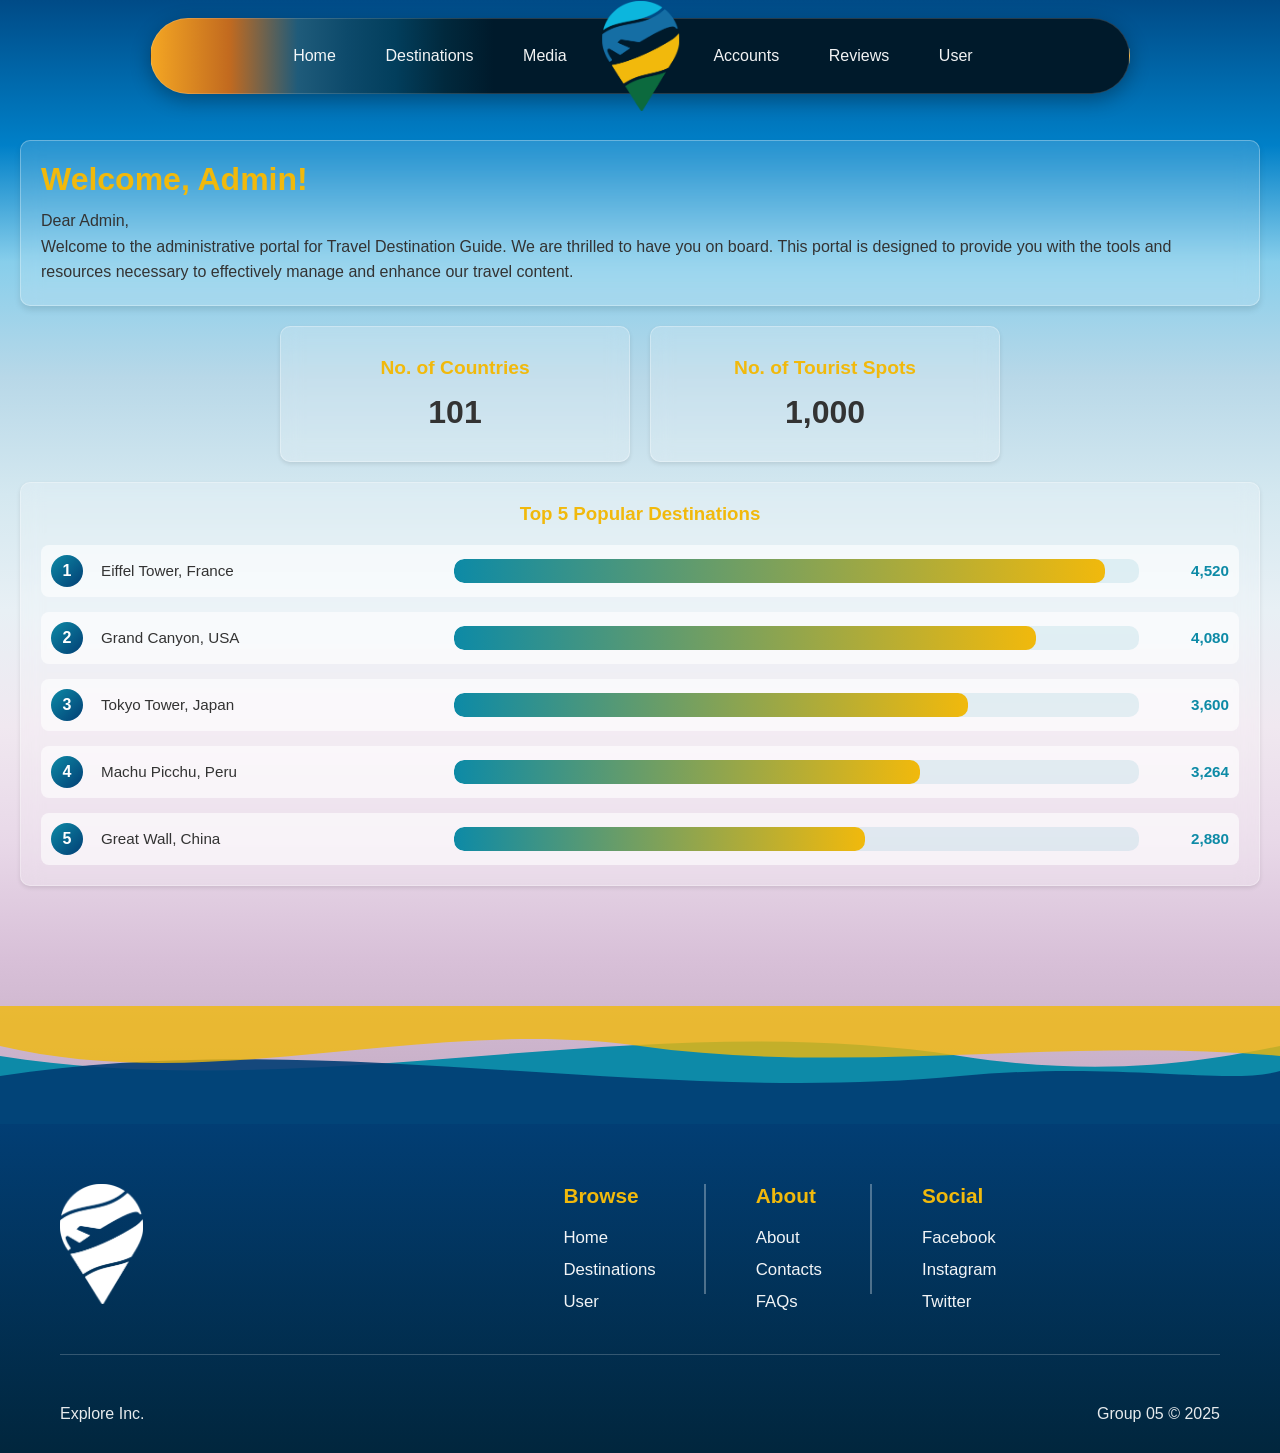
==== commit 93d2a5f0: "css" ====
--- a/admin.html
+++ b/admin.html
@@ -4,7 +4,7 @@
     <meta charset="UTF-8">
     <meta name="viewport" content="width=device-width, initial-scale=1.0">
     <title>Travel Destination Guide - Admin</title>
-    <link rel="stylesheet" href="web.css">
+    <link rel="stylesheet" href="admin.css">
     <link href="https://fonts.googleapis.com/css2?family=Sora:wght@400;600;700&family=Jost:wght@400;500&display=swap" rel="stylesheet">
 </head>
 <body>
--- a/admin.css
+++ b/admin.css
@@ -0,0 +1,1123 @@
+/* Reset and Base Styles */
+* {
+    margin: 0;
+    padding: 0;
+    box-sizing: border-box;
+}
+
+body {
+    font-family: 'Sora', Arial, sans-serif;
+    margin: 0;
+    min-height: 100vh;
+    background: linear-gradient(180deg, 
+        #004B87 0%,
+        #0066A8 5%,
+        #0080C8 10%,
+        #87CEEB 18%,
+        #B8D8E8 26%,
+        #D4E8F0 34%,
+        #E8F0F5 42%,
+        #F0E8F0 50%,
+        #E8D8E8 58%,
+        #D8C0D8 66%,
+        #C8B0C8 74%,
+        #B8A0B8 82%,
+        #FFA07A 88%,
+        #FF8C69 92%,
+        #FF7F50 96%,
+        #FF6347 100%);
+    padding-top: 120px;
+    position: relative;
+}
+
+/* Navigation Variables */
+:root {
+    --nav-height: 76px;
+    --nav-height-shrink: 52px;
+    --nav-blur: 8px;
+    --nav-blur-shrink: 6px;
+}
+
+/* Top Navigation Bar */
+.navbar {
+    position: fixed;
+    top: 18px;
+    z-index: 1000;
+    display: flex;
+    justify-content: center;
+    width: 100%;
+    height: var(--nav-height);
+    padding: 0 20px;
+    background: transparent;
+    transition: height 260ms ease, backdrop-filter 260ms ease, background-color 260ms ease, box-shadow 260ms ease;
+}
+
+.navbar-inner {
+    width: 100%;
+    max-width: 980px;
+    margin: 0 auto;
+    display: flex;
+    align-items: center;
+    justify-content: center;
+    position: relative;
+    background: linear-gradient(90deg, 
+        #F4A623 0%,
+        #C26A1F 8%,
+        #1F5B7A 15%,
+        #0D4A6B 20%,
+        #023E5C 25%,
+        #01293D 30%,
+        #001A2B 35%,
+        #001A2B 100%);
+    border: 1px solid rgba(255, 255, 255, 0.15);
+    backdrop-filter: blur(var(--nav-blur)) saturate(120%);
+    -webkit-backdrop-filter: blur(var(--nav-blur)) saturate(120%);
+    padding: 20px 100px;
+    border-radius: 999px;
+    box-shadow: 0 6px 20px rgba(0, 0, 0, 0.3);
+}
+
+.nav-left,
+.nav-right {
+    display: flex;
+    gap: 1.1rem;
+    align-items: center;
+    flex: 1;
+}
+
+.nav-left {
+    justify-content: flex-end;
+}
+
+.nav-right {
+    justify-content: flex-start;
+}
+
+.nav-logo {
+    display: flex;
+    align-items: center;
+    justify-content: center;
+    gap: 2rem;
+    color: white;
+    font-weight: 600;
+    font-size: 1.05rem;
+    z-index: 2;
+    margin: 0 40px;
+}
+
+.nav-logo img {
+    height: 50px;
+    width: auto;
+    display: block;
+    transition: transform 260ms ease;
+    transform: scale(2.2);
+}
+
+.nav-left label,
+.nav-right label {
+    color: rgba(255, 255, 255, 0.95);
+    text-decoration: none;
+    font-size: 1rem;
+    padding: 8px 16px;
+    border-radius: 8px;
+    transition: background 180ms ease, color 180ms ease, transform 180ms ease;
+    cursor: pointer;
+    font-family: 'Sora', sans-serif;
+}
+
+.nav-left label:hover,
+.nav-right label:hover {
+    background: rgba(255, 255, 255, 0.1);
+    color: #ffffff;
+    transform: translateY(-1px);
+}
+
+.navbar.shrink .navbar-inner {
+    padding: 6px 56px;
+    backdrop-filter: blur(var(--nav-blur-shrink)) saturate(120%);
+    -webkit-backdrop-filter: blur(var(--nav-blur-shrink)) saturate(120%);
+    background: linear-gradient(90deg, 
+        rgba(61, 51, 35, 0.95) 0%,
+        rgba(61, 51, 35, 0.9) 15%,
+        rgba(13, 78, 107, 0.85) 35%,
+        rgba(13, 97, 130, 0.85) 50%,
+        rgba(13, 78, 107, 0.85) 65%,
+        rgba(61, 51, 35, 0.9) 85%,
+        rgba(61, 51, 35, 0.95) 100%);
+}
+
+.navbar.shrink {
+    height: var(--nav-height-shrink);
+    backdrop-filter: blur(var(--nav-blur-shrink)) saturate(120%);
+    -webkit-backdrop-filter: blur(var(--nav-blur-shrink)) saturate(120%);
+    background: transparent;
+    box-shadow: 0 6px 18px rgba(2, 62, 116, 0.35);
+}
+
+.navbar.shrink .nav-logo img {
+    transform: scale(0.88);
+}
+
+/* Content Area */
+.content {
+    margin-left: 20px;
+    margin-right: 20px;
+    padding: 20px;
+    min-height: calc(100vh - 400px);
+    max-width: 1400px;
+    margin-left: auto;
+    margin-right: auto;
+}
+
+/* Hide radio buttons */
+input[type="radio"] {
+    display: none;
+}
+
+/* Hide all content by default */
+.content-section {
+    display: none;
+}
+
+/* Show content based on checked radio */
+#nav-home:checked ~ .content #home-content,
+#nav-destinations:checked ~ .content #destinations-content,
+#nav-media:checked ~ .content #media-content,
+#nav-users:checked ~ .content #users-content,
+#nav-profile:checked ~ .content #profile-content,
+#nav-reviews:checked ~ .content #reviews-content {
+    display: block;
+}
+
+/* Sub-navigation for destinations */
+#dest-countries:checked ~ .content #destinations-content #countries-content,
+#dest-spots:checked ~ .content #destinations-content #tourist-spots-content {
+    display: block;
+}
+
+/* Welcome Note */
+.welcome-note {
+    width: 100%;
+    max-width: 100%;
+    background-color: rgba(255, 255, 255, 0.15);
+    border: 1px solid rgba(255, 255, 255, 0.3);
+    border-radius: 10px;
+    padding: 20px;
+    margin-bottom: 20px;
+    box-shadow: 0 4px 6px rgba(0, 0, 0, 0.1);
+    backdrop-filter: blur(10px);
+    -webkit-backdrop-filter: blur(10px);
+}
+
+.welcome-note h1 {
+    color: #F1B90C;
+    font-size: 2rem;
+    margin-bottom: 10px;
+    font-family: 'Sora', sans-serif;
+    font-weight: 700;
+}
+
+.welcome-note p {
+    color: #333;
+    line-height: 1.6;
+}
+
+/* Dashboard Boxes */
+.dashboard-boxes {
+    display: flex;
+    justify-content: center;
+    gap: 20px;
+    flex-wrap: wrap;
+    margin-bottom: 20px;
+}
+
+.dashboard-box {
+    flex: 1;
+    min-width: 250px;
+    max-width: 350px;
+    background-color: rgba(255, 255, 255, 0.2);
+    border: 1px solid rgba(255, 255, 255, 0.3);
+    border-radius: 10px;
+    padding: 30px;
+    box-shadow: 0 2px 4px rgba(0, 0, 0, 0.1);
+    text-align: center;
+    backdrop-filter: blur(10px);
+    -webkit-backdrop-filter: blur(10px);
+}
+
+.dashboard-box h3 {
+    color: #F1B90C;
+    font-size: 1.2rem;
+    margin-bottom: 15px;
+    font-family: 'Sora', sans-serif;
+    font-weight: 700;
+}
+
+.dashboard-box p {
+    color: #333;
+    font-size: 2rem;
+    font-weight: bold;
+}
+
+/* Graphs Container */
+.graphs-container {
+    display: flex;
+    justify-content: space-between;
+    gap: 20px;
+    margin-top: 20px;
+}
+
+.graph-box {
+    flex: 1;
+    background-color: rgba(255, 255, 255, 0.2);
+    border: 1px solid rgba(255, 255, 255, 0.3);
+    border-radius: 10px;
+    padding: 20px;
+    box-shadow: 0 2px 4px rgba(0, 0, 0, 0.1);
+    backdrop-filter: blur(10px);
+    -webkit-backdrop-filter: blur(10px);
+}
+
+.graph-box h3 {
+    margin-top: 0;
+    margin-bottom: 20px;
+    text-align: center;
+    color: #F1B90C;
+    font-family: 'Sora', sans-serif;
+    font-weight: 700;
+}
+
+/* Leaderboard Styles */
+.leaderboard {
+    display: flex;
+    flex-direction: column;
+    gap: 15px;
+}
+
+.leaderboard-item {
+    display: grid;
+    grid-template-columns: 40px 1fr 2fr 80px;
+    align-items: center;
+    gap: 10px;
+    padding: 10px;
+    background-color: rgba(255, 255, 255, 0.6);
+    border-radius: 8px;
+    transition: transform 0.2s ease;
+}
+
+.leaderboard-item:hover {
+    transform: translateX(5px);
+    background-color: rgba(255, 255, 255, 0.8);
+}
+
+.rank {
+    width: 32px;
+    height: 32px;
+    background: linear-gradient(135deg, #0D8AA6, #023E74);
+    color: white;
+    border-radius: 50%;
+    display: flex;
+    align-items: center;
+    justify-content: center;
+    font-weight: bold;
+    font-size: 1rem;
+}
+
+.destination-name {
+    font-weight: 500;
+    color: #333;
+    font-size: 0.95rem;
+}
+
+.bar-container {
+    background-color: rgba(13, 138, 166, 0.1);
+    border-radius: 10px;
+    height: 24px;
+    overflow: hidden;
+    position: relative;
+}
+
+.bar {
+    background: linear-gradient(90deg, #0D8AA6, #F1B90C);
+    height: 100%;
+    border-radius: 10px;
+    transition: width 0.3s ease;
+    animation: fillBar 1s ease-out;
+}
+
+@keyframes fillBar {
+    from {
+        width: 0;
+    }
+}
+
+.visits {
+    text-align: right;
+    font-weight: bold;
+    color: #0D8AA6;
+    font-size: 0.95rem;
+}
+
+/* Destinations Wrapper */
+.destinations-wrapper {
+    background-color: rgba(255, 255, 255, 0.15);
+    border: 1px solid rgba(255, 255, 255, 0.3);
+    border-radius: 10px;
+    padding: 20px;
+    backdrop-filter: blur(10px);
+    -webkit-backdrop-filter: blur(10px);
+}
+
+/* Sub Navigation */
+.sub-nav {
+    background-color: rgba(255, 255, 255, 0.2);
+    padding: 10px;
+    border-radius: 5px;
+    box-shadow: 0 2px 4px rgba(0, 0, 0, 0.1);
+    display: flex;
+    margin-bottom: 20px;
+    backdrop-filter: blur(8px);
+    -webkit-backdrop-filter: blur(8px);
+}
+
+.sub-nav label {
+    background-color: #0D8AA6;
+    color: white;
+    border: none;
+    padding: 8px 12px;
+    border-radius: 5px;
+    cursor: pointer;
+    font-size: 1rem;
+    transition: background-color 0.3s ease;
+    margin-right: 5px;
+}
+
+.sub-nav label:hover {
+    background-color: #023E74;
+}
+
+#dest-countries:checked ~ .content #destinations-content .sub-nav label[for="dest-countries"],
+#dest-spots:checked ~ .content #destinations-content .sub-nav label[for="dest-spots"] {
+    background-color: #023E74;
+}
+
+.destination-section {
+    display: none;
+}
+
+/* Table Styles */
+table {
+    width: 100%;
+    border-collapse: collapse;
+    margin-top: 10px;
+    background-color: rgba(255, 255, 255, 0.25);
+    border-radius: 10px;
+    overflow: hidden;
+    box-shadow: 0 2px 4px rgba(0, 0, 0, 0.1);
+    backdrop-filter: blur(10px);
+    -webkit-backdrop-filter: blur(10px);
+}
+
+th, td {
+    border: 1px solid rgba(221, 221, 221, 0.5);
+    padding: 12px;
+    text-align: left;
+}
+
+th {
+    background-color: rgba(13, 138, 166, 0.8);
+    color: white;
+    font-weight: 600;
+}
+
+tbody tr:nth-child(even) {
+    background-color: rgba(13, 138, 166, 0.08);
+}
+
+tbody tr:hover {
+    background-color: rgba(13, 138, 166, 0.15);
+}
+
+/* Button Styles */
+.edit-button, .delete-button, .add-button {
+    background-color: #F28E13;
+    color: white;
+    border: none;
+    padding: 8px 16px;
+    border-radius: 5px;
+    cursor: pointer;
+    font-size: 0.9rem;
+    transition: background-color 0.3s ease;
+    text-decoration: none;
+    display: inline-block;
+    margin: 2px;
+}
+
+.edit-button:hover, .add-button:hover {
+    background-color: #F26B1D;
+}
+
+.delete-button {
+    background-color: #f44336;
+}
+
+.delete-button:hover {
+    background-color: #d32f2f;
+}
+
+h2, h3 {
+    color: #0D8AA6;
+    font-family: 'Sora', sans-serif;
+}
+
+/* Section-specific title colors */
+#home-content h1 {
+    color: #F1B90C;
+}
+
+#media-content h2,
+#users-content h2,
+#reviews-content h2,
+#profile-content h2 {
+    color: #F1B90C;
+    font-weight: 700;
+}
+
+/* Media Library Styles */
+.media-actions {
+    margin: 20px 0;
+}
+
+.media-gallery {
+    display: grid;
+    grid-template-columns: repeat(auto-fill, minmax(280px, 1fr));
+    gap: 20px;
+    margin-top: 20px;
+}
+
+.media-item {
+    background-color: rgba(255, 255, 255, 0.5);
+    border-radius: 10px;
+    overflow: hidden;
+    box-shadow: 0 2px 4px rgba(0, 0, 0, 0.1);
+    transition: transform 0.3s ease, box-shadow 0.3s ease;
+}
+
+.media-item:hover {
+    transform: translateY(-5px);
+    box-shadow: 0 4px 8px rgba(0, 0, 0, 0.2);
+}
+
+.media-item img {
+    width: 100%;
+    height: 200px;
+    object-fit: cover;
+    display: block;
+}
+
+.media-info {
+    padding: 15px;
+}
+
+.media-info h4 {
+    color: #0D8AA6;
+    margin: 0 0 5px 0;
+    font-size: 1.1rem;
+}
+
+.media-info p {
+    color: #666;
+    margin: 0 0 10px 0;
+    font-size: 0.9rem;
+}
+
+.media-actions-buttons {
+    display: flex;
+    gap: 8px;
+}
+
+.media-actions-buttons .edit-button,
+.media-actions-buttons .delete-button {
+    flex: 1;
+    text-align: center;
+}
+
+/* User Management Styles */
+.user-actions {
+    margin: 20px 0;
+}
+
+.users-table {
+    width: 100%;
+    border-collapse: collapse;
+    margin-top: 20px;
+    background-color: rgba(255, 255, 255, 0.25);
+    border-radius: 10px;
+    overflow: hidden;
+    box-shadow: 0 2px 4px rgba(0, 0, 0, 0.1);
+    backdrop-filter: blur(10px);
+    -webkit-backdrop-filter: blur(10px);
+}
+
+.users-table thead tr {
+    background-color: rgba(13, 138, 166, 0.8);
+}
+
+.users-table th {
+    padding: 12px;
+    text-align: left;
+    color: white;
+    font-weight: 600;
+}
+
+.users-table tbody tr {
+    transition: background-color 0.2s ease;
+}
+
+.users-table tbody tr:nth-child(even) {
+    background-color: rgba(13, 138, 166, 0.08);
+}
+
+.users-table tbody tr:hover {
+    background-color: rgba(13, 138, 166, 0.15);
+}
+
+.users-table td {
+    padding: 12px;
+    border-bottom: 1px solid rgba(221, 221, 221, 0.5);
+}
+
+.users-table tbody tr:last-child td {
+    border-bottom: none;
+}
+
+/* Reviews Styles */
+.reviews-list {
+    margin-bottom: 30px;
+}
+
+.review-item {
+    background-color: rgba(255, 255, 255, 0.6);
+    border-radius: 10px;
+    padding: 20px;
+    margin-bottom: 15px;
+    box-shadow: 0 2px 4px rgba(0, 0, 0, 0.1);
+}
+
+.review-header {
+    display: flex;
+    justify-content: space-between;
+    align-items: flex-start;
+    margin-bottom: 15px;
+}
+
+.reviewer-info h4 {
+    color: #023E74;
+    margin: 0 0 5px 0;
+    font-size: 1.1rem;
+}
+
+.review-stars {
+    color: #FFD700;
+    font-size: 1rem;
+    margin-bottom: 5px;
+}
+
+.review-date {
+    color: #666;
+    font-size: 0.85rem;
+    margin: 0;
+}
+
+.review-text {
+    color: #333;
+    line-height: 1.6;
+    margin: 0;
+}
+
+.reviews-container {
+    max-width: 100%;
+    margin: 0 auto;
+}
+
+.reviews-summary {
+    background-color: rgba(255, 255, 255, 0.8);
+    border-radius: 10px;
+    padding: 30px;
+    box-shadow: 0 2px 8px rgba(0, 0, 0, 0.1);
+}
+
+.reviews-summary h3 {
+    text-align: center;
+    margin-bottom: 20px;
+    color: #023E74;
+}
+
+.rating-display {
+    text-align: center;
+    margin-bottom: 30px;
+}
+
+.stars {
+    font-size: 2rem;
+    color: #FFD700;
+    margin-bottom: 10px;
+}
+
+.rating-text {
+    font-size: 1.5rem;
+    font-weight: bold;
+    color: #333;
+    margin-bottom: 5px;
+}
+
+.rating-count {
+    color: #666;
+    font-size: 0.9rem;
+}
+
+.rating-breakdown {
+    margin-bottom: 20px;
+}
+
+.rating-row {
+    display: grid;
+    grid-template-columns: 60px 1fr 50px;
+    align-items: center;
+    gap: 10px;
+    margin-bottom: 10px;
+}
+
+.star-label {
+    color: #023E74;
+    font-weight: 500;
+    font-size: 0.9rem;
+}
+
+.rating-bar-container {
+    background-color: #e0e0e0;
+    border-radius: 10px;
+    height: 20px;
+    overflow: hidden;
+}
+
+.rating-bar {
+    background: linear-gradient(90deg, #FFD700, #FFA500);
+    height: 100%;
+    border-radius: 10px;
+    transition: width 0.3s ease;
+}
+
+.rating-percent {
+    text-align: right;
+    color: #666;
+    font-size: 0.9rem;
+}
+
+.info-link {
+    display: block;
+    text-align: center;
+    color: #0D8AA6;
+    text-decoration: none;
+    font-size: 0.9rem;
+    margin-top: 15px;
+}
+
+.info-link:hover {
+    text-decoration: underline;
+}
+
+/* Admin Profile Styles */
+.profile-container {
+    display: flex;
+    gap: 30px;
+    margin-top: 20px;
+}
+
+.profile-picture-section {
+    flex: 0 0 250px;
+    display: flex;
+    flex-direction: column;
+    align-items: center;
+    gap: 20px;
+}
+
+.profile-avatar {
+    width: 150px;
+    height: 150px;
+    border-radius: 50%;
+    overflow: hidden;
+    border: 4px solid #0D8AA6;
+    box-shadow: 0 4px 8px rgba(0, 0, 0, 0.2);
+}
+
+.profile-avatar img {
+    width: 100%;
+    height: 100%;
+    object-fit: cover;
+}
+
+.profile-form-section {
+    flex: 1;
+    background-color: rgba(255, 255, 255, 0.5);
+    border-radius: 10px;
+    padding: 25px;
+    box-shadow: 0 2px 4px rgba(0, 0, 0, 0.1);
+}
+
+.profile-form {
+    margin-bottom: 30px;
+}
+
+.form-row {
+    display: grid;
+    grid-template-columns: 1fr 1fr;
+    gap: 20px;
+    margin-bottom: 20px;
+}
+
+.form-group {
+    display: flex;
+    flex-direction: column;
+}
+
+.form-group.full-width {
+    margin-bottom: 20px;
+}
+
+.form-group label {
+    color: #0D8AA6;
+    font-weight: 600;
+    margin-bottom: 8px;
+    font-size: 0.95rem;
+}
+
+.form-group input,
+.form-group select {
+    padding: 10px 12px;
+    border: 1px solid #ddd;
+    border-radius: 6px;
+    font-size: 0.95rem;
+    background-color: white;
+    transition: border-color 0.3s ease;
+}
+
+.form-group input:focus,
+.form-group select:focus {
+    outline: none;
+    border-color: #0D8AA6;
+}
+
+.form-actions {
+    display: flex;
+    justify-content: flex-end;
+    margin-top: 20px;
+}
+
+.save-button {
+    background-color: #F28E13;
+    color: white;
+    border: none;
+    padding: 10px 24px;
+    border-radius: 6px;
+    cursor: pointer;
+    font-size: 1rem;
+    font-weight: 600;
+    transition: background-color 0.3s ease;
+}
+
+.save-button:hover {
+    background-color: #F26B1D;
+}
+
+.security-section {
+    border-top: 2px solid rgba(13, 138, 166, 0.2);
+    padding-top: 25px;
+    margin-top: 30px;
+}
+
+.security-section h3 {
+    color: #0D8AA6;
+    margin-bottom: 20px;
+}
+
+.security-form .form-group {
+    margin-bottom: 15px;
+}
+
+/* Footer Styles */
+.footer {
+    position: relative;
+    margin-top: 100px;
+    background: transparent;
+}
+
+.wave-divider {
+    width: 100%;
+    height: 120px;
+    display: block;
+    margin-bottom: -2px;
+}
+
+.footer-content {
+    background: linear-gradient(180deg, #023E74 0%, #01263D 100%);
+    padding: 60px 60px 30px;
+    color: white;
+    position: relative;
+}
+
+.footer-logo {
+    position: absolute;
+    left: 60px;
+    top: 60px;
+}
+
+.footer-logo img {
+    height: 120px;
+    width: auto;
+    filter: brightness(0) invert(1);
+}
+
+.footer-sections {
+    display: flex;
+    justify-content: center;
+    gap: 100px;
+    margin-bottom: 50px;
+    padding-bottom: 30px;
+    border-bottom: 1px solid rgba(255, 255, 255, 0.2);
+    padding-left: 280px;
+}
+
+.footer-section {
+    position: relative;
+}
+
+.footer-section:not(:last-child)::after {
+    content: '';
+    position: absolute;
+    right: -50px;
+    top: 0;
+    bottom: 30px;
+    width: 2px;
+    background-color: rgba(255, 255, 255, 0.3);
+}
+
+.footer-section h3 {
+    color: #F1B90C;
+    font-family: 'Sora', sans-serif;
+    font-weight: 700;
+    font-size: 1.3rem;
+    margin-bottom: 20px;
+    text-align: left;
+}
+
+.footer-section ul {
+    list-style: none;
+    padding: 0;
+}
+
+.footer-section ul li {
+    margin-bottom: 12px;
+}
+
+.footer-section ul li label,
+.footer-section ul li a {
+    color: rgba(255, 255, 255, 0.95);
+    text-decoration: none;
+    font-family: 'Jost', sans-serif;
+    font-size: 1.05rem;
+    cursor: pointer;
+    transition: color 0.3s ease;
+}
+
+.footer-section ul li label:hover,
+.footer-section ul li a:hover {
+    color: #F1B90C;
+}
+
+.footer-bottom {
+    display: flex;
+    justify-content: space-between;
+    align-items: center;
+    padding-top: 0;
+    font-family: 'Jost', sans-serif;
+    font-size: 1rem;
+}
+
+.footer-company {
+    color: rgba(255, 255, 255, 0.9);
+}
+
+.footer-copyright {
+    color: rgba(255, 255, 255, 0.9);
+}
+
+/* Responsive Styles */
+@media (max-width: 1200px) {
+    .graphs-container {
+        flex-direction: column;
+    }
+    
+    .graph-box {
+        width: 100%;
+    }
+}
+
+@media (max-width: 768px) {
+    body {
+        padding-top: 100px;
+    }
+
+    .navbar {
+        top: 10px;
+    }
+
+    .navbar-inner {
+        padding: 12px 30px;
+        column-gap: 10px;
+    }
+    
+    .nav-logo {
+        margin: 0 20px;
+    }
+    
+    .nav-left label,
+    .nav-right label {
+        padding: 6px 10px;
+        font-size: 0.85rem;
+    }
+    
+    .nav-logo img {
+        height: 35px;
+        transform: scale(1.5);
+    }
+
+    .navbar.shrink .nav-logo img {
+        transform: scale(0.7);
+    }
+    
+    .content {
+        margin-left: 10px;
+        margin-right: 10px;
+        padding: 15px;
+    }
+    
+    .profile-container {
+        flex-direction: column;
+    }
+    
+    .profile-picture-section {
+        flex: none;
+        width: 100%;
+    }
+    
+    .form-row {
+        grid-template-columns: 1fr;
+    }
+    
+    .footer-sections {
+        flex-direction: column;
+        gap: 30px;
+        text-align: center;
+    }
+    
+    .footer-bottom {
+        flex-direction: column;
+        gap: 10px;
+        text-align: center;
+    }
+
+    .leaderboard-item {
+        grid-template-columns: 35px 1fr 1.5fr 70px;
+        gap: 8px;
+        padding: 8px;
+    }
+
+    .destination-name {
+        font-size: 0.85rem;
+    }
+
+    .dashboard-boxes {
+        justify-content: center;
+    }
+
+    .review-header {
+        flex-direction: column;
+        gap: 10px;
+    }
+}
+
+@media (max-width: 640px) {
+    body {
+        padding-top: 90px;
+    }
+
+    .navbar-inner {
+        padding: 10px 20px;
+    }
+
+    .nav-left label,
+    .nav-right label {
+        padding: 5px 8px;
+        font-size: 0.75rem;
+    }
+    
+    .dashboard-boxes {
+        flex-direction: column;
+    }
+    
+    .dashboard-box {
+        max-width: 100%;
+    }
+
+    table {
+        font-size: 0.85rem;
+    }
+
+    th, td {
+        padding: 8px;
+    }
+
+    .media-gallery {
+        grid-template-columns: 1fr;
+    }
+
+    .leaderboard-item {
+        grid-template-columns: 30px 1fr 60px;
+        font-size: 0.8rem;
+    }
+
+    .bar-container {
+        grid-column: 1 / -1;
+        margin-top: 5px;
+    }
+}
+
+@media (max-width: 480px) {
+    .navbar-inner {
+        padding: 8px 15px;
+    }
+
+    .nav-left,
+    .nav-right {
+        gap: 0.3rem;
+    }
+
+    .nav-left label,
+    .nav-right label {
+        padding: 4px 6px;
+        font-size: 0.7rem;
+    }
+
+    .welcome-note h1 {
+        font-size: 1.5rem;
+    }
+
+    .footer-content {
+        padding: 30px 20px 15px;
+    }
+
+    .footer-sections {
+        gap: 20px;
+    }
+}
